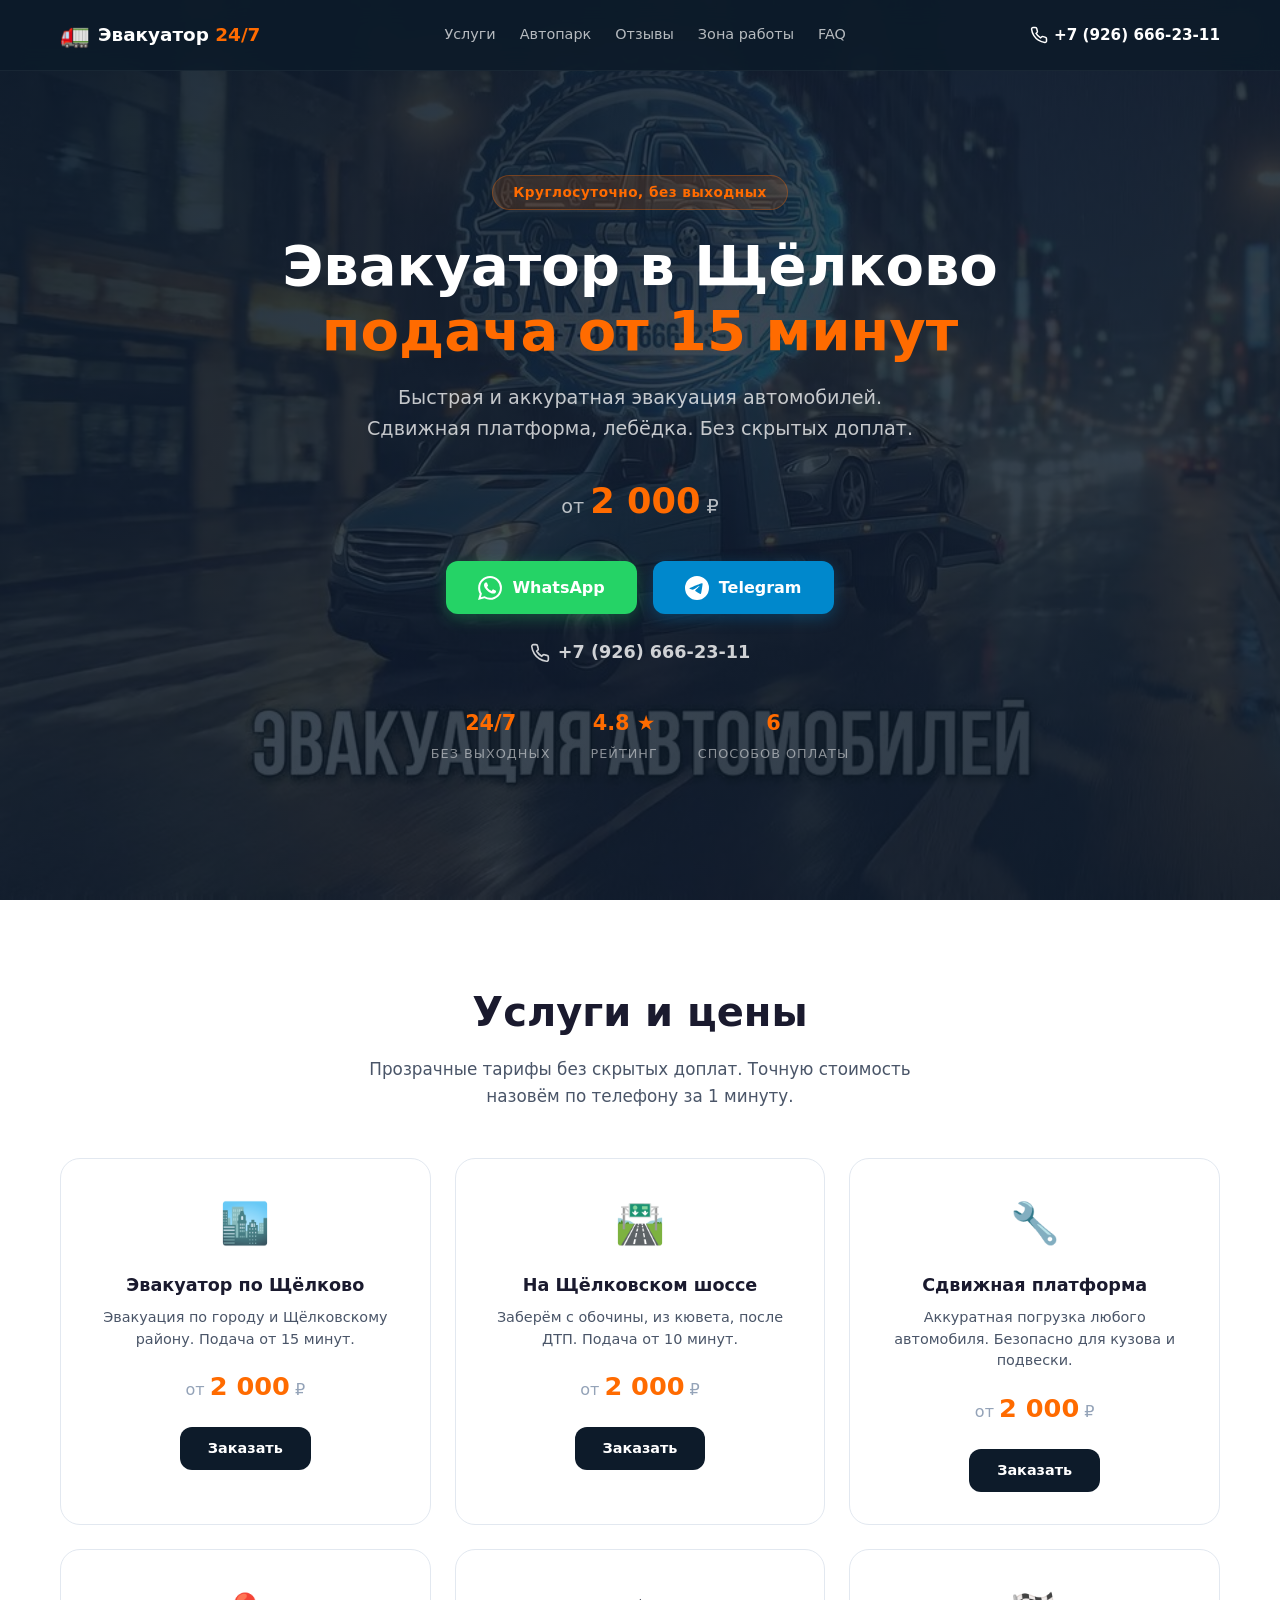
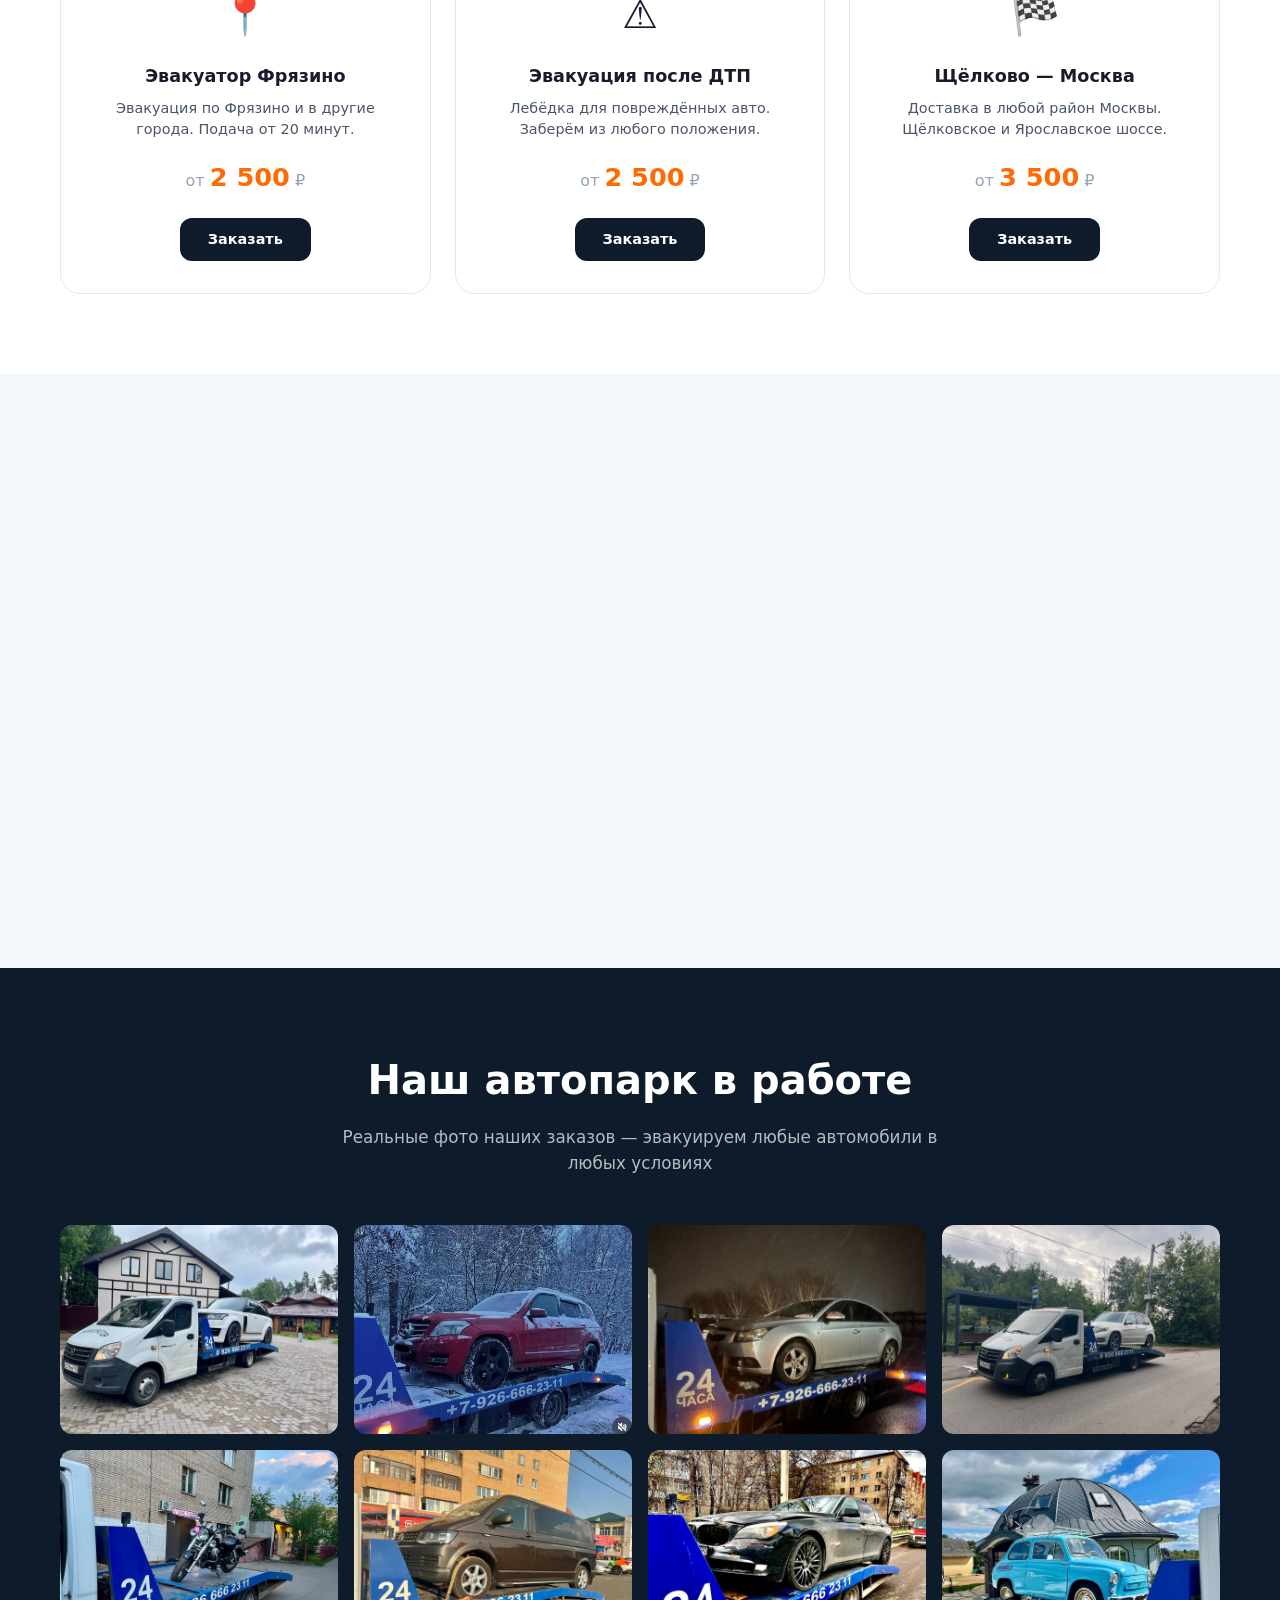
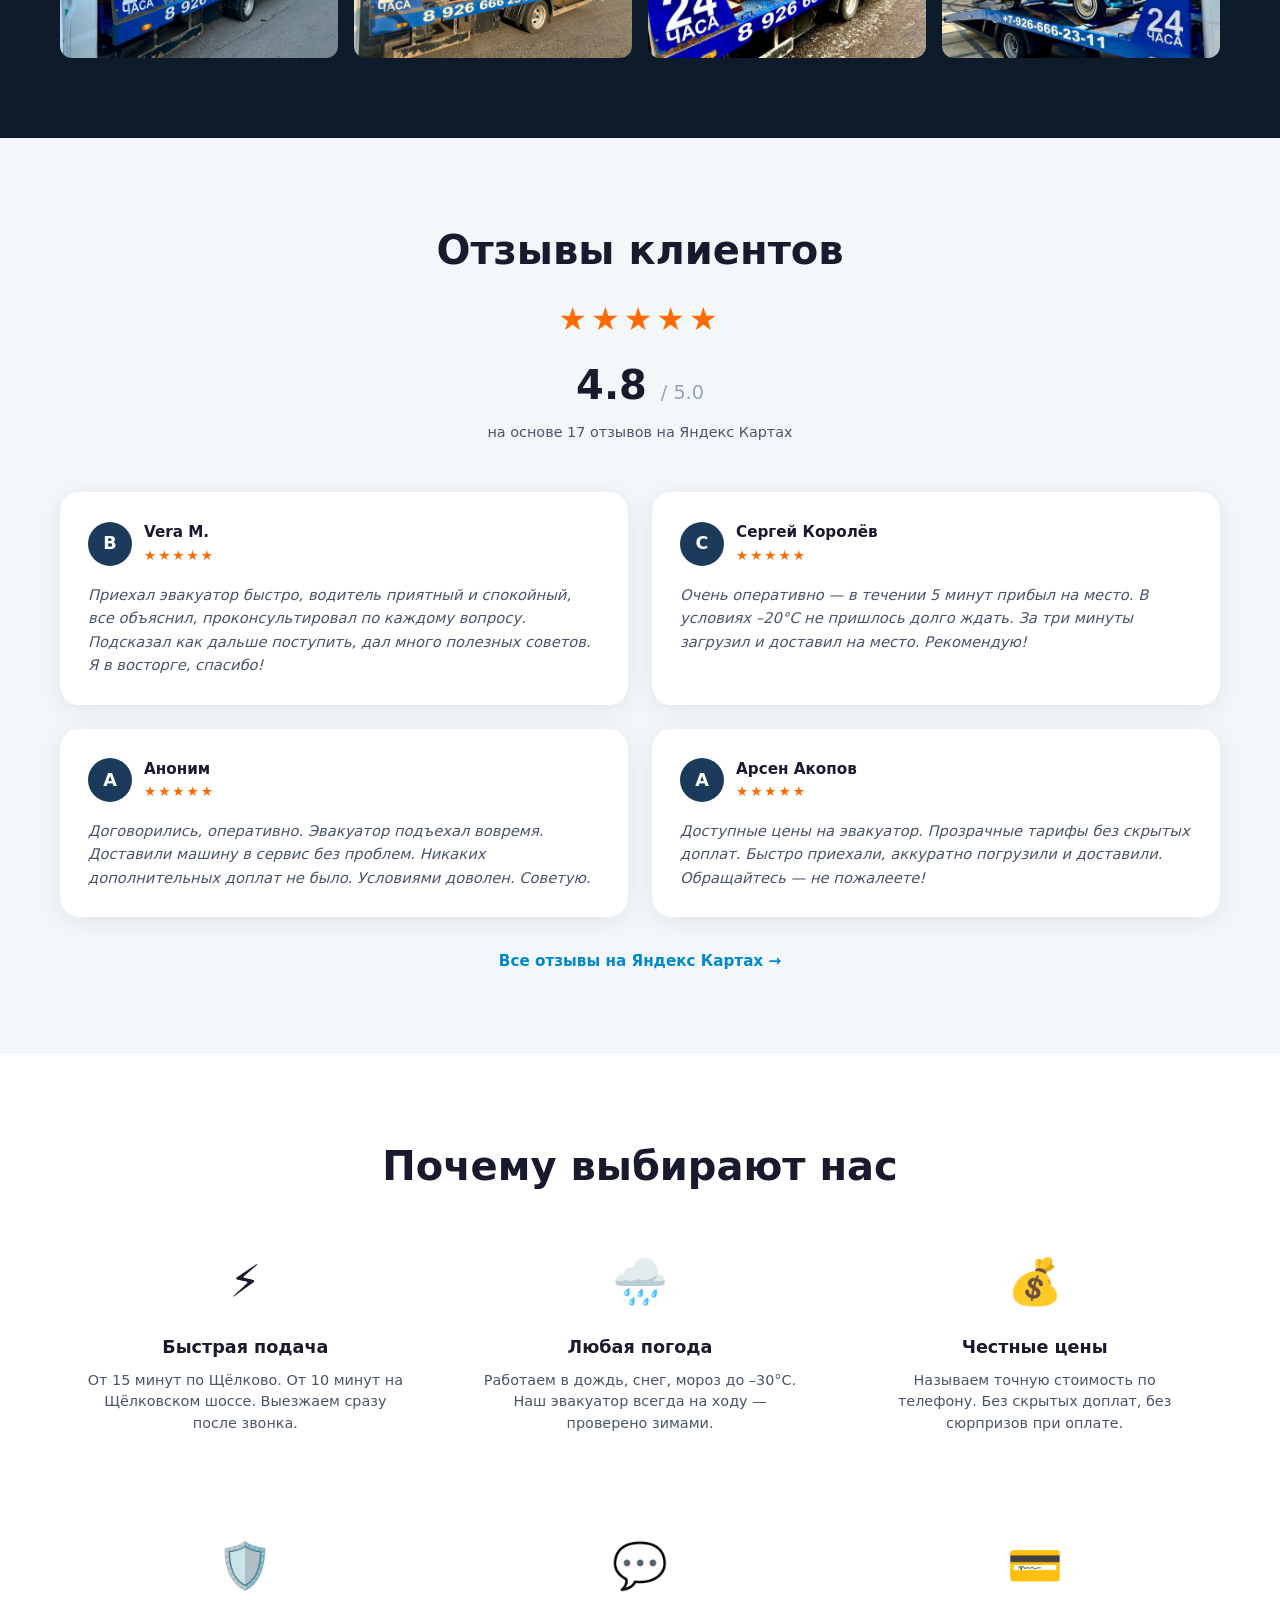
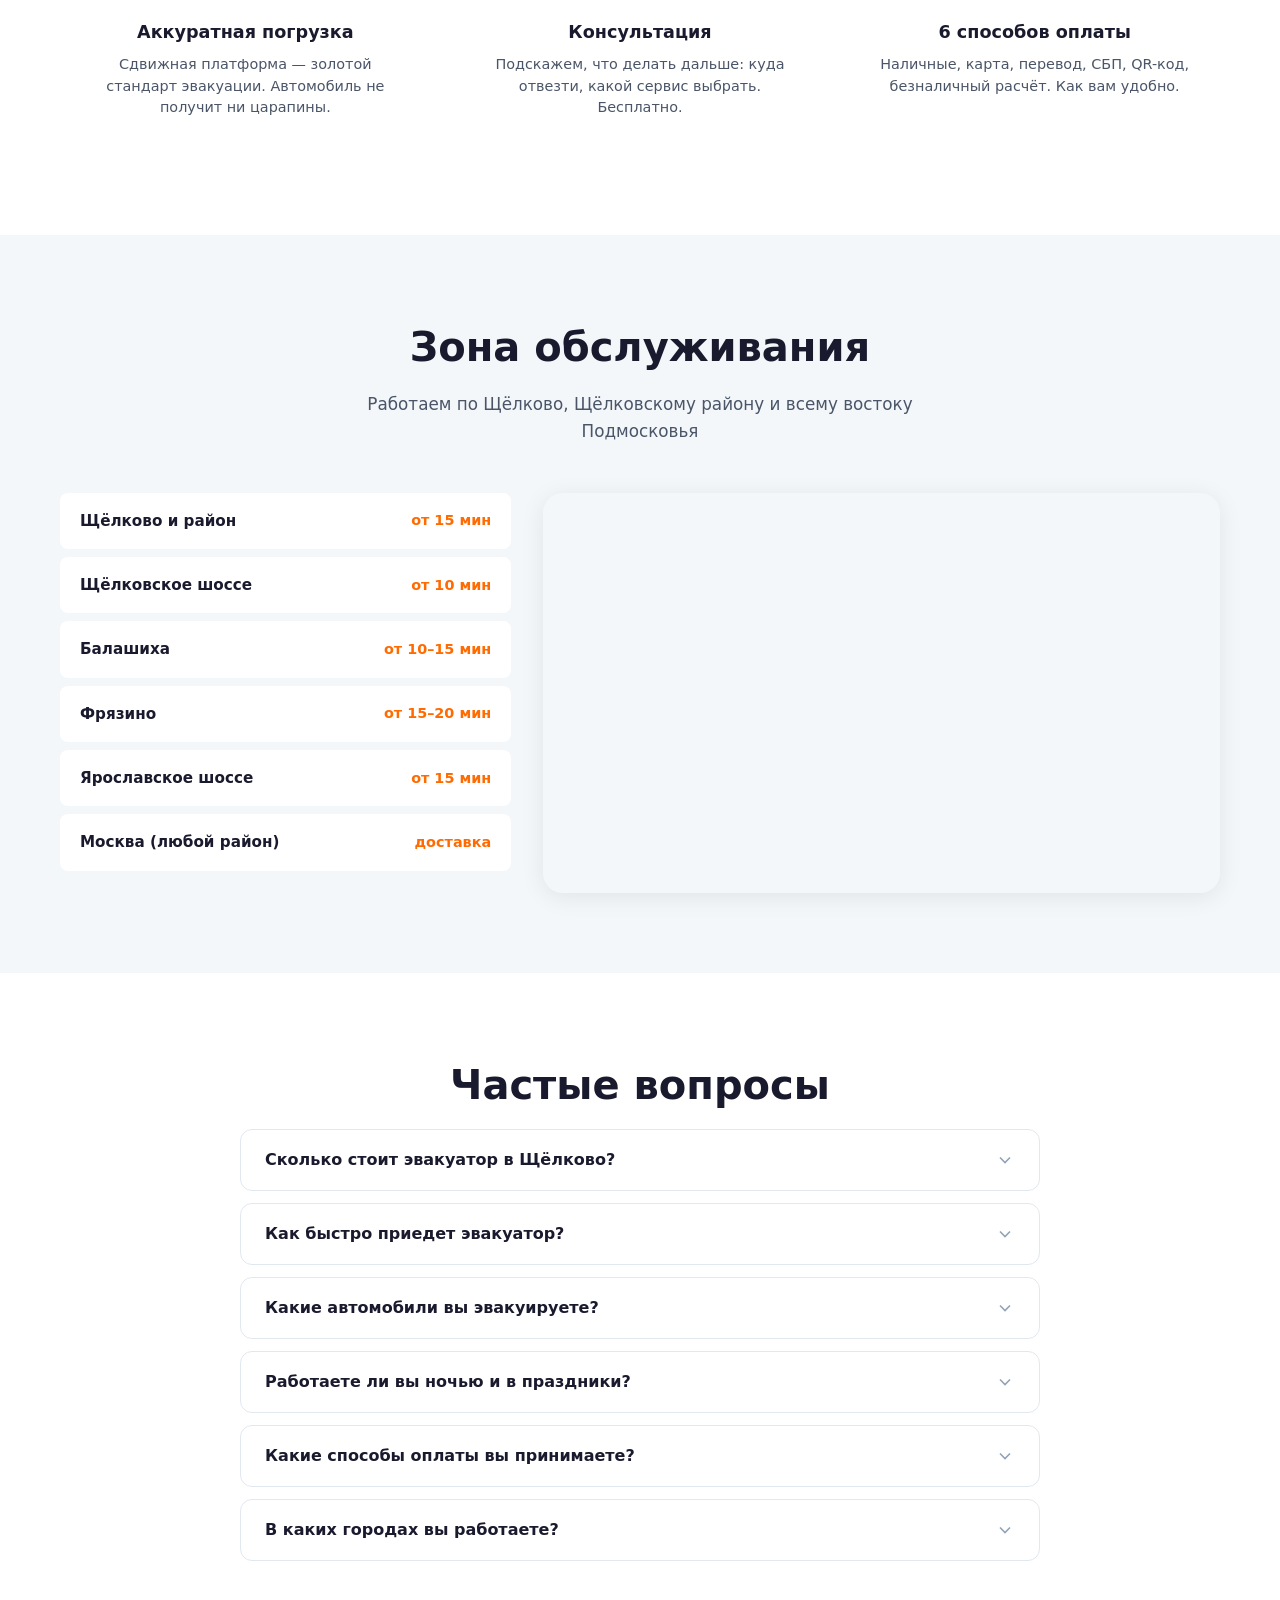
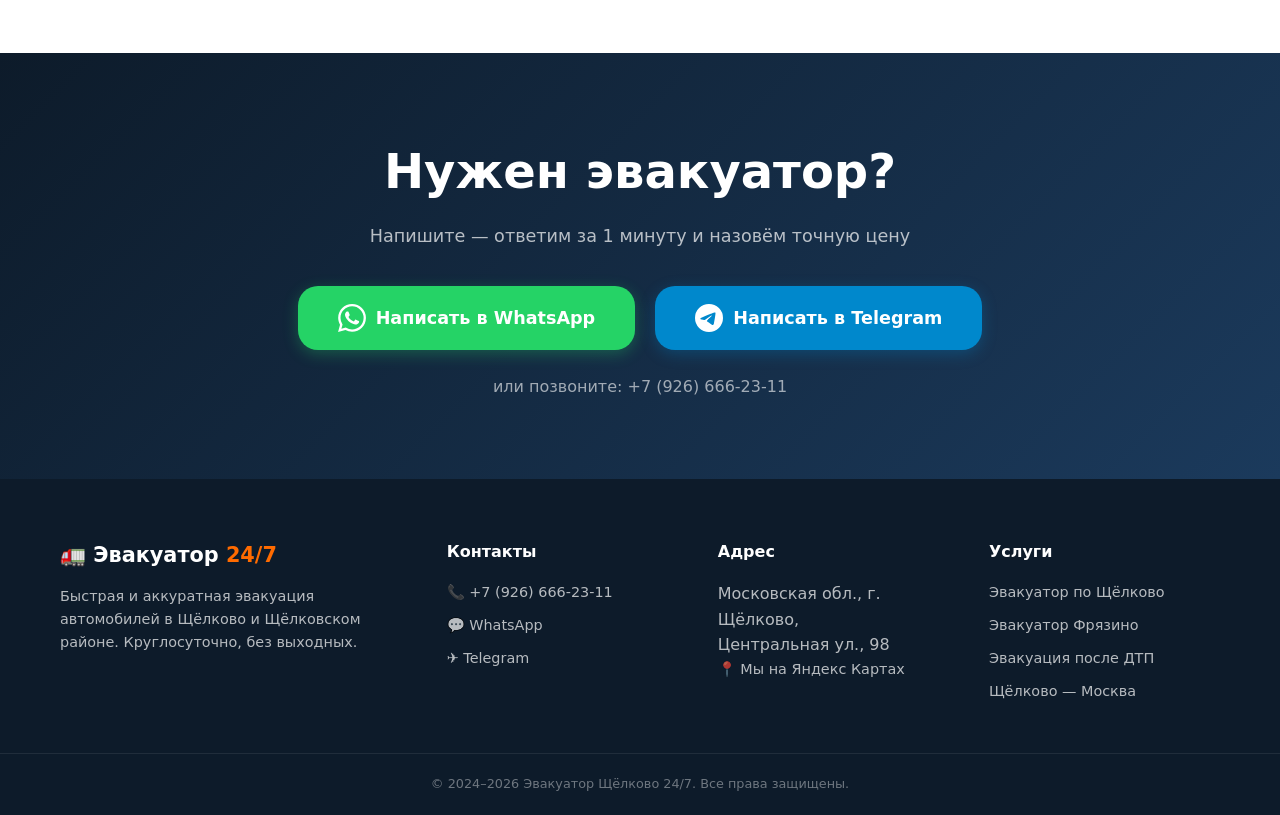
==== site/index.html @ c44fa3ef "Initial commit: SEO-лендинг «Эвакуатор Щёлково 24/7» Полный лендинг с 9 секциями, адаптивной вёрстко" ====
<!DOCTYPE html>
<html lang="ru">
<head>
    <meta charset="UTF-8">
    <meta name="viewport" content="width=device-width, initial-scale=1.0, viewport-fit=cover">
    <meta http-equiv="X-UA-Compatible" content="ie=edge">

    <!-- SEO Meta -->
    <title>Эвакуатор в Щёлково 24/7 — подача от 15 минут | от 2 000 ₽</title>
    <meta name="description" content="Эвакуация автомобилей в Щёлково круглосуточно. Сдвижная платформа, лебёдка. Подача от 15 минут. Щёлково, Балашиха, Фрязино, Москва. Звоните +7 (926) 666-23-11">
    <meta name="keywords" content="эвакуатор щёлково, эвакуация автомобилей, эвакуатор 24 часа, эвакуатор щёлковское шоссе, эвакуатор балашиха, эвакуатор фрязино, вызвать эвакуатор, сдвижная платформа, эвакуация после дтп, эвакуатор круглосуточно, эвакуатор москва, эвакуатор недорого">
    <meta name="robots" content="index, follow">
    <meta name="author" content="Эвакуатор Щёлково 24/7">
    <link rel="canonical" href="https://YOUR-DOMAIN.ru/">

    <!-- Yandex Verification (замените на свой код) -->
    <meta name="yandex-verification" content="YOUR_YANDEX_VERIFICATION_CODE">

    <!-- Open Graph -->
    <meta property="og:type" content="website">
    <meta property="og:locale" content="ru_RU">
    <meta property="og:title" content="Эвакуатор в Щёлково 24/7 — подача от 15 минут">
    <meta property="og:description" content="Эвакуация автомобилей в Щёлково круглосуточно. Сдвижная платформа, лебёдка. От 2 000 ₽. Звоните!">
    <meta property="og:image" content="https://YOUR-DOMAIN.ru/img/video_thumb_02.jpg">
    <meta property="og:url" content="https://YOUR-DOMAIN.ru/">
    <meta property="og:site_name" content="Эвакуатор Щёлково 24/7">

    <!-- Twitter Card -->
    <meta name="twitter:card" content="summary_large_image">
    <meta name="twitter:title" content="Эвакуатор в Щёлково 24/7 — подача от 15 минут">
    <meta name="twitter:description" content="Эвакуация автомобилей в Щёлково круглосуточно. От 2 000 ₽.">
    <meta name="twitter:image" content="https://YOUR-DOMAIN.ru/img/video_thumb_02.jpg">

    <!-- Favicon -->
    <link rel="icon" type="image/svg+xml" href="data:image/svg+xml,<svg xmlns='http://www.w3.org/2000/svg' viewBox='0 0 100 100'><text y='.9em' font-size='90'>🚛</text></svg>">

    <!-- Preload critical resources -->
    <link rel="preload" href="css/style.css" as="style">
    <link rel="preload" href="img/video_thumb_02.jpg" as="image">

    <!-- Styles -->
    <link rel="stylesheet" href="css/style.css">

    <!-- Schema.org LocalBusiness -->
    <script type="application/ld+json">
    {
        "@context": "https://schema.org",
        "@type": "ProfessionalService",
        "name": "Эвакуатор Щёлково 24/7",
        "image": "https://YOUR-DOMAIN.ru/img/photo_02.jpg",
        "url": "https://YOUR-DOMAIN.ru/",
        "telephone": "+7-926-666-23-11",
        "address": {
            "@type": "PostalAddress",
            "streetAddress": "Центральная улица, 98",
            "addressLocality": "Щёлково",
            "addressRegion": "Московская область",
            "postalCode": "141100",
            "addressCountry": "RU"
        },
        "geo": {
            "@type": "GeoCoordinates",
            "latitude": 55.927818,
            "longitude": 37.950779
        },
        "openingHoursSpecification": {
            "@type": "OpeningHoursSpecification",
            "dayOfWeek": ["Monday","Tuesday","Wednesday","Thursday","Friday","Saturday","Sunday"],
            "opens": "00:00",
            "closes": "23:59"
        },
        "areaServed": [
            {"@type": "City", "name": "Щёлково"},
            {"@type": "City", "name": "Балашиха"},
            {"@type": "City", "name": "Фрязино"},
            {"@type": "City", "name": "Москва"}
        ],
        "aggregateRating": {
            "@type": "AggregateRating",
            "ratingValue": "4.8",
            "bestRating": "5",
            "reviewCount": "17"
        },
        "priceRange": "от 2000 ₽",
        "hasOfferCatalog": {
            "@type": "OfferCatalog",
            "name": "Услуги эвакуации",
            "itemListElement": [
                {"@type": "Offer", "itemOffered": {"@type": "Service", "name": "Эвакуатор по Щёлково"}, "price": "2000", "priceCurrency": "RUB"},
                {"@type": "Offer", "itemOffered": {"@type": "Service", "name": "Эвакуатор на Щёлковском шоссе"}, "price": "2000", "priceCurrency": "RUB"},
                {"@type": "Offer", "itemOffered": {"@type": "Service", "name": "Эвакуатор Фрязино"}, "price": "2500", "priceCurrency": "RUB"},
                {"@type": "Offer", "itemOffered": {"@type": "Service", "name": "Эвакуация после ДТП"}, "price": "2500", "priceCurrency": "RUB"},
                {"@type": "Offer", "itemOffered": {"@type": "Service", "name": "Эвакуатор Щёлково — Москва"}, "price": "3500", "priceCurrency": "RUB"}
            ]
        },
        "sameAs": [
            "https://yandex.ru/profile/-/CPBXVEoS"
        ]
    }
    </script>

    <!-- Schema.org FAQPage -->
    <script type="application/ld+json">
    {
        "@context": "https://schema.org",
        "@type": "FAQPage",
        "mainEntity": [
            {
                "@type": "Question",
                "name": "Сколько стоит эвакуатор в Щёлково?",
                "acceptedAnswer": {
                    "@type": "Answer",
                    "text": "Стоимость эвакуатора по Щёлково — от 2 000 рублей. Эвакуация из Щёлково в Москву — от 3 500 рублей. Точная цена зависит от расстояния и типа автомобиля. Звоните — назовём точную стоимость за 1 минуту."
                }
            },
            {
                "@type": "Question",
                "name": "Как быстро приедет эвакуатор?",
                "acceptedAnswer": {
                    "@type": "Answer",
                    "text": "Среднее время подачи эвакуатора по Щёлково — 15-20 минут. В зоне Щёлковского шоссе и Балашихи — от 10 минут. Работаем круглосуточно, без выходных."
                }
            },
            {
                "@type": "Question",
                "name": "Какие автомобили вы эвакуируете?",
                "acceptedAnswer": {
                    "@type": "Answer",
                    "text": "Эвакуируем легковые автомобили, внедорожники, кроссоверы, микроавтобусы и мотоциклы. Сдвижная платформа с лебёдкой позволяет погрузить автомобиль в любом состоянии — после ДТП, с заблокированными колёсами, из кювета."
                }
            },
            {
                "@type": "Question",
                "name": "Работаете ли вы ночью и в праздники?",
                "acceptedAnswer": {
                    "@type": "Answer",
                    "text": "Да, мы работаем круглосуточно — 24 часа в сутки, 7 дней в неделю, без выходных и праздников. Ночная подача эвакуатора — без доплат."
                }
            },
            {
                "@type": "Question",
                "name": "Какие способы оплаты вы принимаете?",
                "acceptedAnswer": {
                    "@type": "Answer",
                    "text": "Принимаем наличные, банковские карты, безналичный расчёт, СБП (Систему быстрых платежей), QR-код. Оплата после выполнения услуги."
                }
            },
            {
                "@type": "Question",
                "name": "В каких городах вы работаете?",
                "acceptedAnswer": {
                    "@type": "Answer",
                    "text": "Основная зона — Щёлково и Щёлковский район. Также работаем в Балашихе, Фрязино, Лосино-Петровском, Монино. Доставляем автомобили в любой район Москвы. Работаем на Щёлковском и Ярославском шоссе."
                }
            }
        ]
    }
    </script>

    <!-- Yandex.Metrika counter — замените 00000000 на реальный ID счётчика -->
    <!-- Раскомментируйте после получения ID в Яндекс Метрике:
    <script>
        (function(m,e,t,r,i,k,a){m[i]=m[i]||function(){(m[i].a=m[i].a||[]).push(arguments)};
        m[i].l=1*new Date();
        for(var j=0;j<document.scripts.length;j++){if(document.scripts[j].src===r){return;}}
        k=e.createElement(t),a=e.getElementsByTagName(t)[0],k.async=1,k.src=r,a.parentNode.insertBefore(k,a)})
        (window,document,"script","https://mc.yandex.ru/metrika/tag.js","ym");

        ym(00000000, "init", {
            clickmap:true,
            trackLinks:true,
            accurateTrackBounce:true,
            webvisor:true
        });
    </script>
    <noscript><div><img src="https://mc.yandex.ru/watch/00000000" style="position:absolute; left:-9999px;" alt=""></div></noscript>
    -->
</head>
<body>

    <!-- ===== HEADER ===== -->
    <header class="header" id="header">
        <div class="container header__inner">
            <a href="#hero" class="header__logo">
                <span class="header__logo-icon">🚛</span>
                <span class="header__logo-text">Эвакуатор<span class="accent"> 24/7</span></span>
            </a>

            <nav class="header__nav" id="nav">
                <a href="#services" class="header__link">Услуги</a>
                <a href="#gallery" class="header__link">Автопарк</a>
                <a href="#reviews" class="header__link">Отзывы</a>
                <a href="#area" class="header__link">Зона работы</a>
                <a href="#faq" class="header__link">FAQ</a>
            </nav>

            <a href="tel:+79266662311" class="header__phone">
                <svg width="18" height="18" viewBox="0 0 24 24" fill="none" stroke="currentColor" stroke-width="2"><path d="M22 16.92v3a2 2 0 01-2.18 2 19.79 19.79 0 01-8.63-3.07 19.5 19.5 0 01-6-6 19.79 19.79 0 01-3.07-8.67A2 2 0 014.11 2h3a2 2 0 012 1.72c.127.96.361 1.903.7 2.81a2 2 0 01-.45 2.11L8.09 9.91a16 16 0 006 6l1.27-1.27a2 2 0 012.11-.45c.907.339 1.85.573 2.81.7A2 2 0 0122 16.92z"/></svg>
                +7 (926) 666-23-11
            </a>

            <button class="header__burger" id="burger" aria-label="Меню">
                <span></span><span></span><span></span>
            </button>
        </div>
    </header>

    <main>
        <!-- ===== HERO ===== -->
        <section class="hero" id="hero">
            <div class="hero__overlay"></div>
            <div class="container hero__inner">
                <div class="hero__badge animate-fade-in">Круглосуточно, без выходных</div>
                <h1 class="hero__title animate-fade-in-up">
                    Эвакуатор в Щёлково<br>
                    <span class="accent">подача от 15 минут</span>
                </h1>
                <p class="hero__subtitle animate-fade-in-up delay-1">
                    Быстрая и аккуратная эвакуация автомобилей. Сдвижная платформа, лебёдка.
                    Без скрытых доплат.
                </p>

                <div class="hero__price animate-fade-in-up delay-2">
                    от <span class="hero__price-value">2 000</span> ₽
                </div>

                <div class="hero__buttons animate-fade-in-up delay-2">
                    <a href="https://wa.me/79266662311?text=%D0%97%D0%B4%D1%80%D0%B0%D0%B2%D1%81%D1%82%D0%B2%D1%83%D0%B9%D1%82%D0%B5!%20%D0%9D%D1%83%D0%B6%D0%B5%D0%BD%20%D1%8D%D0%B2%D0%B0%D0%BA%D1%83%D0%B0%D1%82%D0%BE%D1%80." target="_blank" rel="noopener" class="btn btn--whatsapp">
                        <svg width="24" height="24" viewBox="0 0 24 24" fill="currentColor"><path d="M17.472 14.382c-.297-.149-1.758-.867-2.03-.967-.273-.099-.471-.148-.67.15-.197.297-.767.966-.94 1.164-.173.199-.347.223-.644.075-.297-.15-1.255-.463-2.39-1.475-.883-.788-1.48-1.761-1.653-2.059-.173-.297-.018-.458.13-.606.134-.133.298-.347.446-.52.149-.174.198-.298.298-.497.099-.198.05-.371-.025-.52-.075-.149-.669-1.612-.916-2.207-.242-.579-.487-.5-.669-.51-.173-.008-.371-.01-.57-.01-.198 0-.52.074-.792.372-.272.297-1.04 1.016-1.04 2.479 0 1.462 1.065 2.875 1.213 3.074.149.198 2.096 3.2 5.077 4.487.709.306 1.262.489 1.694.625.712.227 1.36.195 1.871.118.571-.085 1.758-.719 2.006-1.413.248-.694.248-1.289.173-1.413-.074-.124-.272-.198-.57-.347m-5.421 7.403h-.004a9.87 9.87 0 01-5.031-1.378l-.361-.214-3.741.982.998-3.648-.235-.374a9.86 9.86 0 01-1.51-5.26c.001-5.45 4.436-9.884 9.888-9.884 2.64 0 5.122 1.03 6.988 2.898a9.825 9.825 0 012.893 6.994c-.003 5.45-4.437 9.884-9.885 9.884m8.413-18.297A11.815 11.815 0 0012.05 0C5.495 0 .16 5.335.157 11.892c0 2.096.547 4.142 1.588 5.945L.057 24l6.305-1.654a11.882 11.882 0 005.683 1.448h.005c6.554 0 11.89-5.335 11.893-11.893a11.821 11.821 0 00-3.48-8.413z"/></svg>
                        WhatsApp
                    </a>
                    <a href="https://t.me/+79266662311" target="_blank" rel="noopener" class="btn btn--telegram">
                        <svg width="24" height="24" viewBox="0 0 24 24" fill="currentColor"><path d="M11.944 0A12 12 0 000 12a12 12 0 0012 12 12 12 0 0012-12A12 12 0 0012 0zm4.962 7.224c.1-.002.321.023.465.14a.506.506 0 01.171.325c.016.093.036.306.02.472-.18 1.898-.962 6.502-1.36 8.627-.168.9-.499 1.201-.82 1.23-.696.065-1.225-.46-1.9-.902-1.056-.693-1.653-1.124-2.678-1.8-1.185-.78-.417-1.21.258-1.91.177-.184 3.247-2.977 3.307-3.23.007-.032.014-.15-.056-.212s-.174-.041-.249-.024c-.106.024-1.793 1.14-5.061 3.345-.479.33-.913.49-1.302.48-.428-.008-1.252-.241-1.865-.44-.752-.245-1.349-.374-1.297-.789.027-.216.325-.437.893-.663 3.498-1.524 5.83-2.529 6.998-3.014 3.332-1.386 4.025-1.627 4.476-1.635z"/></svg>
                        Telegram
                    </a>
                </div>

                <a href="tel:+79266662311" class="hero__phone animate-fade-in-up delay-3">
                    <svg width="20" height="20" viewBox="0 0 24 24" fill="none" stroke="currentColor" stroke-width="2"><path d="M22 16.92v3a2 2 0 01-2.18 2 19.79 19.79 0 01-8.63-3.07 19.5 19.5 0 01-6-6 19.79 19.79 0 01-3.07-8.67A2 2 0 014.11 2h3a2 2 0 012 1.72c.127.96.361 1.903.7 2.81a2 2 0 01-.45 2.11L8.09 9.91a16 16 0 006 6l1.27-1.27a2 2 0 012.11-.45c.907.339 1.85.573 2.81.7A2 2 0 0122 16.92z"/></svg>
                    +7 (926) 666-23-11
                </a>

                <div class="hero__trust animate-fade-in-up delay-3">
                    <div class="hero__trust-item">
                        <strong>24/7</strong>
                        <span>Без выходных</span>
                    </div>
                    <div class="hero__trust-item">
                        <strong>4.8 ★</strong>
                        <span>Рейтинг</span>
                    </div>
                    <div class="hero__trust-item">
                        <strong>6</strong>
                        <span>Способов оплаты</span>
                    </div>
                </div>
            </div>
        </section>

        <!-- ===== SERVICES ===== -->
        <section class="services" id="services">
            <div class="container">
                <h2 class="section-title reveal">Услуги и цены</h2>
                <p class="section-subtitle reveal">Прозрачные тарифы без скрытых доплат. Точную стоимость назовём по телефону за 1 минуту.</p>

                <div class="services__grid">
                    <div class="service-card reveal">
                        <div class="service-card__icon">🏙️</div>
                        <h3 class="service-card__title">Эвакуатор по Щёлково</h3>
                        <p class="service-card__desc">Эвакуация по городу и Щёлковскому району. Подача от 15 минут.</p>
                        <div class="service-card__price">от <span>2 000</span> ₽</div>
                        <a href="https://wa.me/79266662311?text=%D0%97%D0%B4%D1%80%D0%B0%D0%B2%D1%81%D1%82%D0%B2%D1%83%D0%B9%D1%82%D0%B5!%20%D0%9D%D1%83%D0%B6%D0%B5%D0%BD%20%D1%8D%D0%B2%D0%B0%D0%BA%D1%83%D0%B0%D1%82%D0%BE%D1%80%20%D0%BF%D0%BE%20%D0%A9%D1%91%D0%BB%D0%BA%D0%BE%D0%B2%D0%BE." target="_blank" rel="noopener" class="service-card__btn">Заказать</a>
                    </div>

                    <div class="service-card reveal">
                        <div class="service-card__icon">🛣️</div>
                        <h3 class="service-card__title">На Щёлковском шоссе</h3>
                        <p class="service-card__desc">Заберём с обочины, из кювета, после ДТП. Подача от 10 минут.</p>
                        <div class="service-card__price">от <span>2 000</span> ₽</div>
                        <a href="https://wa.me/79266662311?text=%D0%97%D0%B4%D1%80%D0%B0%D0%B2%D1%81%D1%82%D0%B2%D1%83%D0%B9%D1%82%D0%B5!%20%D0%9D%D1%83%D0%B6%D0%B5%D0%BD%20%D1%8D%D0%B2%D0%B0%D0%BA%D1%83%D0%B0%D1%82%D0%BE%D1%80%20%D0%BD%D0%B0%20%D0%A9%D1%91%D0%BB%D0%BA%D0%BE%D0%B2%D1%81%D0%BA%D0%BE%D0%BC%20%D1%88%D0%BE%D1%81%D1%81%D0%B5." target="_blank" rel="noopener" class="service-card__btn">Заказать</a>
                    </div>

                    <div class="service-card reveal">
                        <div class="service-card__icon">🔧</div>
                        <h3 class="service-card__title">Сдвижная платформа</h3>
                        <p class="service-card__desc">Аккуратная погрузка любого автомобиля. Безопасно для кузова и подвески.</p>
                        <div class="service-card__price">от <span>2 000</span> ₽</div>
                        <a href="https://wa.me/79266662311?text=%D0%97%D0%B4%D1%80%D0%B0%D0%B2%D1%81%D1%82%D0%B2%D1%83%D0%B9%D1%82%D0%B5!%20%D0%9D%D1%83%D0%B6%D0%B5%D0%BD%20%D1%8D%D0%B2%D0%B0%D0%BA%D1%83%D0%B0%D1%82%D0%BE%D1%80%20%D1%81%D0%BE%20%D1%81%D0%B4%D0%B2%D0%B8%D0%B6%D0%BD%D0%BE%D0%B9%20%D0%BF%D0%BB%D0%B0%D1%82%D1%84%D0%BE%D1%80%D0%BC%D0%BE%D0%B9." target="_blank" rel="noopener" class="service-card__btn">Заказать</a>
                    </div>

                    <div class="service-card reveal">
                        <div class="service-card__icon">📍</div>
                        <h3 class="service-card__title">Эвакуатор Фрязино</h3>
                        <p class="service-card__desc">Эвакуация по Фрязино и в другие города. Подача от 20 минут.</p>
                        <div class="service-card__price">от <span>2 500</span> ₽</div>
                        <a href="https://wa.me/79266662311?text=%D0%97%D0%B4%D1%80%D0%B0%D0%B2%D1%81%D1%82%D0%B2%D1%83%D0%B9%D1%82%D0%B5!%20%D0%9D%D1%83%D0%B6%D0%B5%D0%BD%20%D1%8D%D0%B2%D0%B0%D0%BA%D1%83%D0%B0%D1%82%D0%BE%D1%80%20%D0%B2%D0%BE%20%D0%A4%D1%80%D1%8F%D0%B7%D0%B8%D0%BD%D0%BE." target="_blank" rel="noopener" class="service-card__btn">Заказать</a>
                    </div>

                    <div class="service-card reveal">
                        <div class="service-card__icon">⚠️</div>
                        <h3 class="service-card__title">Эвакуация после ДТП</h3>
                        <p class="service-card__desc">Лебёдка для повреждённых авто. Заберём из любого положения.</p>
                        <div class="service-card__price">от <span>2 500</span> ₽</div>
                        <a href="https://wa.me/79266662311?text=%D0%97%D0%B4%D1%80%D0%B0%D0%B2%D1%81%D1%82%D0%B2%D1%83%D0%B9%D1%82%D0%B5!%20%D0%9D%D1%83%D0%B6%D0%BD%D0%B0%20%D1%8D%D0%B2%D0%B0%D0%BA%D1%83%D0%B0%D1%86%D0%B8%D1%8F%20%D0%BF%D0%BE%D1%81%D0%BB%D0%B5%20%D0%94%D0%A2%D0%9F." target="_blank" rel="noopener" class="service-card__btn">Заказать</a>
                    </div>

                    <div class="service-card reveal">
                        <div class="service-card__icon">🏁</div>
                        <h3 class="service-card__title">Щёлково — Москва</h3>
                        <p class="service-card__desc">Доставка в любой район Москвы. Щёлковское и Ярославское шоссе.</p>
                        <div class="service-card__price">от <span>3 500</span> ₽</div>
                        <a href="https://wa.me/79266662311?text=%D0%97%D0%B4%D1%80%D0%B0%D0%B2%D1%81%D1%82%D0%B2%D1%83%D0%B9%D1%82%D0%B5!%20%D0%9D%D1%83%D0%B6%D0%B5%D0%BD%20%D1%8D%D0%B2%D0%B0%D0%BA%D1%83%D0%B0%D1%82%D0%BE%D1%80%20%D0%A9%D1%91%D0%BB%D0%BA%D0%BE%D0%B2%D0%BE%20%E2%80%94%20%D0%9C%D0%BE%D1%81%D0%BA%D0%B2%D0%B0." target="_blank" rel="noopener" class="service-card__btn">Заказать</a>
                    </div>
                </div>
            </div>
        </section>

        <!-- ===== HOW IT WORKS ===== -->
        <section class="how" id="how-it-works">
            <div class="container">
                <h2 class="section-title reveal">Как это работает</h2>
                <p class="section-subtitle reveal">Три простых шага — и ваш автомобиль в нужном месте</p>

                <div class="how__steps">
                    <div class="how__step reveal">
                        <div class="how__step-num">1</div>
                        <div class="how__step-icon">📞</div>
                        <h3>Напишите нам</h3>
                        <p>Свяжитесь через WhatsApp или Telegram. Назовите адрес и марку автомобиля. Мы мгновенно назовём точную цену.</p>
                    </div>
                    <div class="how__step-arrow reveal">→</div>
                    <div class="how__step reveal">
                        <div class="how__step-num">2</div>
                        <div class="how__step-icon">🚛</div>
                        <h3>Подача за 15–20 мин</h3>
                        <p>Ближайший эвакуатор выезжает сразу. Сдвижная платформа, аккуратная погрузка без повреждений.</p>
                    </div>
                    <div class="how__step-arrow reveal">→</div>
                    <div class="how__step reveal">
                        <div class="how__step-num">3</div>
                        <div class="how__step-icon">✅</div>
                        <h3>Доставка</h3>
                        <p>Доставим автомобиль в автосервис, на стоянку или по любому нужному адресу. Оплата по факту.</p>
                    </div>
                </div>
            </div>
        </section>

        <!-- ===== GALLERY ===== -->
        <section class="gallery" id="gallery">
            <div class="container">
                <h2 class="section-title section-title--light reveal">Наш автопарк в работе</h2>
                <p class="section-subtitle section-subtitle--light reveal">Реальные фото наших заказов — эвакуируем любые автомобили в любых условиях</p>

                <div class="gallery__grid">
                    <div class="gallery__item reveal">
                        <img src="img/photo_11.jpg" alt="Эвакуация Range Rover в Щёлково — эвакуатор со сдвижной платформой" loading="lazy" width="600" height="400">
                    </div>
                    <div class="gallery__item reveal">
                        <img src="img/photo_03.jpg" alt="Эвакуатор зимой — погрузка Mercedes GLK на Щёлковском шоссе" loading="lazy" width="600" height="400">
                    </div>
                    <div class="gallery__item reveal">
                        <img src="img/photo_06.jpg" alt="Эвакуатор ночью — круглосуточная эвакуация Chevrolet Cruze" loading="lazy" width="600" height="400">
                    </div>
                    <div class="gallery__item reveal">
                        <img src="img/photo_04.jpg" alt="Эвакуатор ГАЗель Next перевозит внедорожник в Щёлково" loading="lazy" width="600" height="400">
                    </div>
                    <div class="gallery__item reveal">
                        <img src="img/photo_10.jpg" alt="Эвакуация мотоцикла на сдвижной платформе в Щёлково" loading="lazy" width="600" height="400">
                    </div>
                    <div class="gallery__item reveal">
                        <img src="img/photo_07.jpg" alt="Эвакуация Volkswagen Transporter — микроавтобус на платформе" loading="lazy" width="600" height="400">
                    </div>
                    <div class="gallery__item reveal">
                        <img src="img/photo_12.jpg" alt="Эвакуация BMW 7 серии после ДТП в Щёлковском районе" loading="lazy" width="600" height="400">
                    </div>
                    <div class="gallery__item reveal">
                        <img src="img/photo_01.jpg" alt="Перевозка ретро-автомобиля на эвакуаторе — бережная эвакуация" loading="lazy" width="600" height="400">
                    </div>
                </div>
            </div>
        </section>

        <!-- ===== REVIEWS ===== -->
        <section class="reviews" id="reviews">
            <div class="container">
                <h2 class="section-title reveal">Отзывы клиентов</h2>
                <div class="reviews__rating reveal">
                    <div class="reviews__stars">★★★★★</div>
                    <div class="reviews__score">4.8 <span>/ 5.0</span></div>
                    <div class="reviews__count">на основе 17 отзывов на Яндекс Картах</div>
                </div>

                <div class="reviews__grid">
                    <div class="review-card reveal">
                        <div class="review-card__header">
                            <div class="review-card__avatar">В</div>
                            <div>
                                <div class="review-card__name">Vera M.</div>
                                <div class="review-card__stars">★★★★★</div>
                            </div>
                        </div>
                        <p class="review-card__text">Приехал эвакуатор быстро, водитель приятный и спокойный, все объяснил, проконсультировал по каждому вопросу. Подсказал как дальше поступить, дал много полезных советов. Я в восторге, спасибо!</p>
                    </div>

                    <div class="review-card reveal">
                        <div class="review-card__header">
                            <div class="review-card__avatar">С</div>
                            <div>
                                <div class="review-card__name">Сергей Королёв</div>
                                <div class="review-card__stars">★★★★★</div>
                            </div>
                        </div>
                        <p class="review-card__text">Очень оперативно — в течении 5 минут прибыл на место. В условиях –20°C не пришлось долго ждать. За три минуты загрузил и доставил на место. Рекомендую!</p>
                    </div>

                    <div class="review-card reveal">
                        <div class="review-card__header">
                            <div class="review-card__avatar">А</div>
                            <div>
                                <div class="review-card__name">Аноним</div>
                                <div class="review-card__stars">★★★★★</div>
                            </div>
                        </div>
                        <p class="review-card__text">Договорились, оперативно. Эвакуатор подъехал вовремя. Доставили машину в сервис без проблем. Никаких дополнительных доплат не было. Условиями доволен. Советую.</p>
                    </div>

                    <div class="review-card reveal">
                        <div class="review-card__header">
                            <div class="review-card__avatar">А</div>
                            <div>
                                <div class="review-card__name">Арсен Акопов</div>
                                <div class="review-card__stars">★★★★★</div>
                            </div>
                        </div>
                        <p class="review-card__text">Доступные цены на эвакуатор. Прозрачные тарифы без скрытых доплат. Быстро приехали, аккуратно погрузили и доставили. Обращайтесь — не пожалеете!</p>
                    </div>
                </div>

                <a href="https://yandex.ru/maps/org/117586873400/reviews/" target="_blank" rel="noopener" class="reviews__all-link reveal">
                    Все отзывы на Яндекс Картах →
                </a>
            </div>
        </section>

        <!-- ===== ADVANTAGES ===== -->
        <section class="advantages" id="advantages">
            <div class="container">
                <h2 class="section-title reveal">Почему выбирают нас</h2>

                <div class="advantages__grid">
                    <div class="advantage-card reveal">
                        <div class="advantage-card__icon">⚡</div>
                        <h3>Быстрая подача</h3>
                        <p>От 15 минут по Щёлково. От 10 минут на Щёлковском шоссе. Выезжаем сразу после звонка.</p>
                    </div>
                    <div class="advantage-card reveal">
                        <div class="advantage-card__icon">🌧️</div>
                        <h3>Любая погода</h3>
                        <p>Работаем в дождь, снег, мороз до –30°C. Наш эвакуатор всегда на ходу — проверено зимами.</p>
                    </div>
                    <div class="advantage-card reveal">
                        <div class="advantage-card__icon">💰</div>
                        <h3>Честные цены</h3>
                        <p>Называем точную стоимость по телефону. Без скрытых доплат, без сюрпризов при оплате.</p>
                    </div>
                    <div class="advantage-card reveal">
                        <div class="advantage-card__icon">🛡️</div>
                        <h3>Аккуратная погрузка</h3>
                        <p>Сдвижная платформа — золотой стандарт эвакуации. Автомобиль не получит ни царапины.</p>
                    </div>
                    <div class="advantage-card reveal">
                        <div class="advantage-card__icon">💬</div>
                        <h3>Консультация</h3>
                        <p>Подскажем, что делать дальше: куда отвезти, какой сервис выбрать. Бесплатно.</p>
                    </div>
                    <div class="advantage-card reveal">
                        <div class="advantage-card__icon">💳</div>
                        <h3>6 способов оплаты</h3>
                        <p>Наличные, карта, перевод, СБП, QR-код, безналичный расчёт. Как вам удобно.</p>
                    </div>
                </div>
            </div>
        </section>

        <!-- ===== SERVICE AREA ===== -->
        <section class="area" id="area">
            <div class="container">
                <h2 class="section-title reveal">Зона обслуживания</h2>
                <p class="section-subtitle reveal">Работаем по Щёлково, Щёлковскому району и всему востоку Подмосковья</p>

                <div class="area__content">
                    <div class="area__list reveal">
                        <div class="area__item">
                            <div class="area__city">Щёлково и район</div>
                            <div class="area__time">от 15 мин</div>
                        </div>
                        <div class="area__item">
                            <div class="area__city">Щёлковское шоссе</div>
                            <div class="area__time">от 10 мин</div>
                        </div>
                        <div class="area__item">
                            <div class="area__city">Балашиха</div>
                            <div class="area__time">от 10–15 мин</div>
                        </div>
                        <div class="area__item">
                            <div class="area__city">Фрязино</div>
                            <div class="area__time">от 15–20 мин</div>
                        </div>
                        <div class="area__item">
                            <div class="area__city">Ярославское шоссе</div>
                            <div class="area__time">от 15 мин</div>
                        </div>
                        <div class="area__item">
                            <div class="area__city">Москва (любой район)</div>
                            <div class="area__time">доставка</div>
                        </div>
                    </div>

                    <div class="area__map reveal">
                        <iframe
                            src="https://yandex.ru/map-widget/v1/?z=12&ll=37.950779,55.927818&oid=117586873400"
                            width="100%"
                            height="400"
                            frameborder="0"
                            allowfullscreen
                            loading="lazy"
                            title="Эвакуатор Щёлково на карте">
                        </iframe>
                    </div>
                </div>
            </div>
        </section>

        <!-- ===== FAQ ===== -->
        <section class="faq" id="faq">
            <div class="container">
                <h2 class="section-title reveal">Частые вопросы</h2>

                <div class="faq__list">
                    <div class="faq__item reveal">
                        <button class="faq__question" aria-expanded="false">
                            <span>Сколько стоит эвакуатор в Щёлково?</span>
                            <svg class="faq__chevron" width="20" height="20" viewBox="0 0 24 24" fill="none" stroke="currentColor" stroke-width="2"><polyline points="6 9 12 15 18 9"/></svg>
                        </button>
                        <div class="faq__answer">
                            <p>Стоимость эвакуатора по Щёлково — от 2 000 рублей. Эвакуация из Щёлково в Москву — от 3 500 рублей. Точная цена зависит от расстояния и типа автомобиля. Напишите нам — назовём точную стоимость за 1 минуту.</p>
                        </div>
                    </div>

                    <div class="faq__item reveal">
                        <button class="faq__question" aria-expanded="false">
                            <span>Как быстро приедет эвакуатор?</span>
                            <svg class="faq__chevron" width="20" height="20" viewBox="0 0 24 24" fill="none" stroke="currentColor" stroke-width="2"><polyline points="6 9 12 15 18 9"/></svg>
                        </button>
                        <div class="faq__answer">
                            <p>Среднее время подачи по Щёлково — 15–20 минут. На Щёлковском шоссе и в Балашихе — от 10 минут. Работаем круглосуточно без выходных.</p>
                        </div>
                    </div>

                    <div class="faq__item reveal">
                        <button class="faq__question" aria-expanded="false">
                            <span>Какие автомобили вы эвакуируете?</span>
                            <svg class="faq__chevron" width="20" height="20" viewBox="0 0 24 24" fill="none" stroke="currentColor" stroke-width="2"><polyline points="6 9 12 15 18 9"/></svg>
                        </button>
                        <div class="faq__answer">
                            <p>Легковые автомобили, внедорожники, кроссоверы, микроавтобусы и мотоциклы. Сдвижная платформа с лебёдкой позволяет погрузить автомобиль в любом состоянии — после ДТП, с заблокированными колёсами, из кювета.</p>
                        </div>
                    </div>

                    <div class="faq__item reveal">
                        <button class="faq__question" aria-expanded="false">
                            <span>Работаете ли вы ночью и в праздники?</span>
                            <svg class="faq__chevron" width="20" height="20" viewBox="0 0 24 24" fill="none" stroke="currentColor" stroke-width="2"><polyline points="6 9 12 15 18 9"/></svg>
                        </button>
                        <div class="faq__answer">
                            <p>Да, мы работаем круглосуточно — 24 часа в сутки, 7 дней в неделю, включая праздники и выходные. Ночная подача — без доплат.</p>
                        </div>
                    </div>

                    <div class="faq__item reveal">
                        <button class="faq__question" aria-expanded="false">
                            <span>Какие способы оплаты вы принимаете?</span>
                            <svg class="faq__chevron" width="20" height="20" viewBox="0 0 24 24" fill="none" stroke="currentColor" stroke-width="2"><polyline points="6 9 12 15 18 9"/></svg>
                        </button>
                        <div class="faq__answer">
                            <p>Наличные, банковские карты, безналичный расчёт, СБП (Система быстрых платежей), QR-код. Оплата после выполнения услуги — никаких предоплат.</p>
                        </div>
                    </div>

                    <div class="faq__item reveal">
                        <button class="faq__question" aria-expanded="false">
                            <span>В каких городах вы работаете?</span>
                            <svg class="faq__chevron" width="20" height="20" viewBox="0 0 24 24" fill="none" stroke="currentColor" stroke-width="2"><polyline points="6 9 12 15 18 9"/></svg>
                        </button>
                        <div class="faq__answer">
                            <p>Основная зона — Щёлково и Щёлковский район. Также Балашиха, Фрязино, Лосино-Петровский, Монино. Доставляем в любой район Москвы. Работаем на Щёлковском и Ярославском шоссе.</p>
                        </div>
                    </div>
                </div>
            </div>
        </section>

        <!-- ===== CTA (финальный блок) ===== -->
        <section class="cta">
            <div class="container cta__inner">
                <h2 class="cta__title reveal">Нужен эвакуатор?</h2>
                <p class="cta__subtitle reveal">Напишите — ответим за 1 минуту и назовём точную цену</p>
                <div class="cta__buttons reveal">
                    <a href="https://wa.me/79266662311?text=%D0%97%D0%B4%D1%80%D0%B0%D0%B2%D1%81%D1%82%D0%B2%D1%83%D0%B9%D1%82%D0%B5!%20%D0%9D%D1%83%D0%B6%D0%B5%D0%BD%20%D1%8D%D0%B2%D0%B0%D0%BA%D1%83%D0%B0%D1%82%D0%BE%D1%80." target="_blank" rel="noopener" class="btn btn--whatsapp btn--lg">
                        <svg width="28" height="28" viewBox="0 0 24 24" fill="currentColor"><path d="M17.472 14.382c-.297-.149-1.758-.867-2.03-.967-.273-.099-.471-.148-.67.15-.197.297-.767.966-.94 1.164-.173.199-.347.223-.644.075-.297-.15-1.255-.463-2.39-1.475-.883-.788-1.48-1.761-1.653-2.059-.173-.297-.018-.458.13-.606.134-.133.298-.347.446-.52.149-.174.198-.298.298-.497.099-.198.05-.371-.025-.52-.075-.149-.669-1.612-.916-2.207-.242-.579-.487-.5-.669-.51-.173-.008-.371-.01-.57-.01-.198 0-.52.074-.792.372-.272.297-1.04 1.016-1.04 2.479 0 1.462 1.065 2.875 1.213 3.074.149.198 2.096 3.2 5.077 4.487.709.306 1.262.489 1.694.625.712.227 1.36.195 1.871.118.571-.085 1.758-.719 2.006-1.413.248-.694.248-1.289.173-1.413-.074-.124-.272-.198-.57-.347m-5.421 7.403h-.004a9.87 9.87 0 01-5.031-1.378l-.361-.214-3.741.982.998-3.648-.235-.374a9.86 9.86 0 01-1.51-5.26c.001-5.45 4.436-9.884 9.888-9.884 2.64 0 5.122 1.03 6.988 2.898a9.825 9.825 0 012.893 6.994c-.003 5.45-4.437 9.884-9.885 9.884m8.413-18.297A11.815 11.815 0 0012.05 0C5.495 0 .16 5.335.157 11.892c0 2.096.547 4.142 1.588 5.945L.057 24l6.305-1.654a11.882 11.882 0 005.683 1.448h.005c6.554 0 11.89-5.335 11.893-11.893a11.821 11.821 0 00-3.48-8.413z"/></svg>
                        Написать в WhatsApp
                    </a>
                    <a href="https://t.me/+79266662311" target="_blank" rel="noopener" class="btn btn--telegram btn--lg">
                        <svg width="28" height="28" viewBox="0 0 24 24" fill="currentColor"><path d="M11.944 0A12 12 0 000 12a12 12 0 0012 12 12 12 0 0012-12A12 12 0 0012 0zm4.962 7.224c.1-.002.321.023.465.14a.506.506 0 01.171.325c.016.093.036.306.02.472-.18 1.898-.962 6.502-1.36 8.627-.168.9-.499 1.201-.82 1.23-.696.065-1.225-.46-1.9-.902-1.056-.693-1.653-1.124-2.678-1.8-1.185-.78-.417-1.21.258-1.91.177-.184 3.247-2.977 3.307-3.23.007-.032.014-.15-.056-.212s-.174-.041-.249-.024c-.106.024-1.793 1.14-5.061 3.345-.479.33-.913.49-1.302.48-.428-.008-1.252-.241-1.865-.44-.752-.245-1.349-.374-1.297-.789.027-.216.325-.437.893-.663 3.498-1.524 5.83-2.529 6.998-3.014 3.332-1.386 4.025-1.627 4.476-1.635z"/></svg>
                        Написать в Telegram
                    </a>
                </div>
                <a href="tel:+79266662311" class="cta__phone reveal">или позвоните: +7 (926) 666-23-11</a>
            </div>
        </section>
    </main>

    <!-- ===== FOOTER ===== -->
    <footer class="footer">
        <div class="container footer__inner">
            <div class="footer__col">
                <div class="footer__logo">🚛 Эвакуатор <span class="accent">24/7</span></div>
                <p class="footer__desc">Быстрая и аккуратная эвакуация автомобилей в Щёлково и Щёлковском районе. Круглосуточно, без выходных.</p>
            </div>
            <div class="footer__col">
                <h4>Контакты</h4>
                <a href="tel:+79266662311" class="footer__link">📞 +7 (926) 666-23-11</a>
                <a href="https://wa.me/79266662311" target="_blank" rel="noopener" class="footer__link">💬 WhatsApp</a>
                <a href="https://t.me/+79266662311" target="_blank" rel="noopener" class="footer__link">✈️ Telegram</a>
            </div>
            <div class="footer__col">
                <h4>Адрес</h4>
                <p>Московская обл., г. Щёлково,<br>Центральная ул., 98</p>
                <a href="https://yandex.ru/profile/-/CPBXVEoS" target="_blank" rel="noopener" class="footer__link">📍 Мы на Яндекс Картах</a>
            </div>
            <div class="footer__col">
                <h4>Услуги</h4>
                <a href="#services" class="footer__link">Эвакуатор по Щёлково</a>
                <a href="#services" class="footer__link">Эвакуатор Фрязино</a>
                <a href="#services" class="footer__link">Эвакуация после ДТП</a>
                <a href="#services" class="footer__link">Щёлково — Москва</a>
            </div>
        </div>
        <div class="footer__bottom">
            <div class="container">
                <p>&copy; 2024–2026 Эвакуатор Щёлково 24/7. Все права защищены.</p>
            </div>
        </div>
    </footer>

    <!-- ===== STICKY MOBILE BUTTONS ===== -->
    <div class="sticky-bar" id="stickyBar">
        <a href="https://wa.me/79266662311?text=%D0%97%D0%B4%D1%80%D0%B0%D0%B2%D1%81%D1%82%D0%B2%D1%83%D0%B9%D1%82%D0%B5!%20%D0%9D%D1%83%D0%B6%D0%B5%D0%BD%20%D1%8D%D0%B2%D0%B0%D0%BA%D1%83%D0%B0%D1%82%D0%BE%D1%80." target="_blank" rel="noopener" class="sticky-bar__btn sticky-bar__btn--wa" aria-label="WhatsApp">
            <svg width="22" height="22" viewBox="0 0 24 24" fill="currentColor"><path d="M17.472 14.382c-.297-.149-1.758-.867-2.03-.967-.273-.099-.471-.148-.67.15-.197.297-.767.966-.94 1.164-.173.199-.347.223-.644.075-.297-.15-1.255-.463-2.39-1.475-.883-.788-1.48-1.761-1.653-2.059-.173-.297-.018-.458.13-.606.134-.133.298-.347.446-.52.149-.174.198-.298.298-.497.099-.198.05-.371-.025-.52-.075-.149-.669-1.612-.916-2.207-.242-.579-.487-.5-.669-.51-.173-.008-.371-.01-.57-.01-.198 0-.52.074-.792.372-.272.297-1.04 1.016-1.04 2.479 0 1.462 1.065 2.875 1.213 3.074.149.198 2.096 3.2 5.077 4.487.709.306 1.262.489 1.694.625.712.227 1.36.195 1.871.118.571-.085 1.758-.719 2.006-1.413.248-.694.248-1.289.173-1.413-.074-.124-.272-.198-.57-.347m-5.421 7.403h-.004a9.87 9.87 0 01-5.031-1.378l-.361-.214-3.741.982.998-3.648-.235-.374a9.86 9.86 0 01-1.51-5.26c.001-5.45 4.436-9.884 9.888-9.884 2.64 0 5.122 1.03 6.988 2.898a9.825 9.825 0 012.893 6.994c-.003 5.45-4.437 9.884-9.885 9.884m8.413-18.297A11.815 11.815 0 0012.05 0C5.495 0 .16 5.335.157 11.892c0 2.096.547 4.142 1.588 5.945L.057 24l6.305-1.654a11.882 11.882 0 005.683 1.448h.005c6.554 0 11.89-5.335 11.893-11.893a11.821 11.821 0 00-3.48-8.413z"/></svg>
            <span>WhatsApp</span>
        </a>
        <a href="tel:+79266662311" class="sticky-bar__btn sticky-bar__btn--call" aria-label="Позвонить">
            <svg width="22" height="22" viewBox="0 0 24 24" fill="none" stroke="currentColor" stroke-width="2"><path d="M22 16.92v3a2 2 0 01-2.18 2 19.79 19.79 0 01-8.63-3.07 19.5 19.5 0 01-6-6 19.79 19.79 0 01-3.07-8.67A2 2 0 014.11 2h3a2 2 0 012 1.72c.127.96.361 1.903.7 2.81a2 2 0 01-.45 2.11L8.09 9.91a16 16 0 006 6l1.27-1.27a2 2 0 012.11-.45c.907.339 1.85.573 2.81.7A2 2 0 0122 16.92z"/></svg>
            <span>Звонок</span>
        </a>
        <a href="https://t.me/+79266662311" target="_blank" rel="noopener" class="sticky-bar__btn sticky-bar__btn--tg" aria-label="Telegram">
            <svg width="22" height="22" viewBox="0 0 24 24" fill="currentColor"><path d="M11.944 0A12 12 0 000 12a12 12 0 0012 12 12 12 0 0012-12A12 12 0 0012 0zm4.962 7.224c.1-.002.321.023.465.14a.506.506 0 01.171.325c.016.093.036.306.02.472-.18 1.898-.962 6.502-1.36 8.627-.168.9-.499 1.201-.82 1.23-.696.065-1.225-.46-1.9-.902-1.056-.693-1.653-1.124-2.678-1.8-1.185-.78-.417-1.21.258-1.91.177-.184 3.247-2.977 3.307-3.23.007-.032.014-.15-.056-.212s-.174-.041-.249-.024c-.106.024-1.793 1.14-5.061 3.345-.479.33-.913.49-1.302.48-.428-.008-1.252-.241-1.865-.44-.752-.245-1.349-.374-1.297-.789.027-.216.325-.437.893-.663 3.498-1.524 5.83-2.529 6.998-3.014 3.332-1.386 4.025-1.627 4.476-1.635z"/></svg>
            <span>Telegram</span>
        </a>
    </div>

    <!-- Scripts -->
    <script src="js/main.js" defer></script>
</body>
</html>
---- site/css/style.css ----
/* ===== RESET & BASE ===== */
*, *::before, *::after { box-sizing: border-box; margin: 0; padding: 0; }

:root {
    --primary: #0D1B2A;
    --primary-light: #1B3A5C;
    --primary-mid: #234E78;
    --accent: #FF6B00;
    --accent-hover: #E55D00;
    --accent-glow: rgba(255, 107, 0, 0.3);
    --whatsapp: #25D366;
    --whatsapp-hover: #1EBE5A;
    --telegram: #0088CC;
    --telegram-hover: #0077B5;
    --bg-light: #F4F7FA;
    --bg-white: #FFFFFF;
    --text-dark: #1A1A2E;
    --text-body: #4A5568;
    --text-light: #94A3B8;
    --text-white: #FFFFFF;
    --border: #E2E8F0;
    --radius: 12px;
    --radius-sm: 8px;
    --radius-lg: 20px;
    --shadow: 0 4px 24px rgba(0,0,0,0.08);
    --shadow-lg: 0 12px 40px rgba(0,0,0,0.15);
    --transition: 0.3s cubic-bezier(0.4, 0, 0.2, 1);
    --font: 'Segoe UI', system-ui, -apple-system, sans-serif;
}

html {
    scroll-behavior: smooth;
    scroll-padding-top: 80px;
}

body {
    font-family: var(--font);
    font-size: 16px;
    line-height: 1.6;
    color: var(--text-dark);
    background: var(--bg-white);
    -webkit-font-smoothing: antialiased;
    overflow-x: hidden;
    overflow-wrap: break-word;
    -webkit-tap-highlight-color: transparent;
}

img {
    max-width: 100%;
    height: auto;
    display: block;
}

a { text-decoration: none; color: inherit; }
ul { list-style: none; }

.container {
    width: 100%;
    max-width: 1200px;
    margin: 0 auto;
    padding: 0 20px;
}

.accent { color: var(--accent); }

.section-title {
    font-size: clamp(1.75rem, 4vw, 2.5rem);
    font-weight: 800;
    text-align: center;
    margin-bottom: 12px;
    color: var(--text-dark);
}

.section-title--light { color: var(--text-white); }

.section-subtitle {
    text-align: center;
    color: var(--text-body);
    font-size: 1.05rem;
    max-width: 600px;
    margin: 0 auto 48px;
}

.section-subtitle--light { color: rgba(255,255,255,0.7); }

/* ===== ANIMATIONS ===== */
@keyframes fadeIn {
    from { opacity: 0; }
    to { opacity: 1; }
}

@keyframes fadeInUp {
    from { opacity: 0; transform: translateY(30px); }
    to { opacity: 1; transform: translateY(0); }
}

@keyframes fadeInLeft {
    from { opacity: 0; transform: translateX(-30px); }
    to { opacity: 1; transform: translateX(0); }
}

@keyframes pulse {
    0%, 100% { transform: scale(1); }
    50% { transform: scale(1.05); }
}

@keyframes float {
    0%, 100% { transform: translateY(0); }
    50% { transform: translateY(-8px); }
}

@keyframes shimmer {
    0% { background-position: -200% 0; }
    100% { background-position: 200% 0; }
}

.animate-fade-in { animation: fadeIn 0.6s ease both; }
.animate-fade-in-up { animation: fadeInUp 0.7s ease both; }
.delay-1 { animation-delay: 0.15s; }
.delay-2 { animation-delay: 0.3s; }
.delay-3 { animation-delay: 0.45s; }

/* Scroll reveal */
.reveal {
    opacity: 0;
    transform: translateY(30px);
    transition: opacity 0.6s ease, transform 0.6s ease;
}

.reveal.visible {
    opacity: 1;
    transform: translateY(0);
}

/* Staggered children */
.reveal:nth-child(2) { transition-delay: 0.1s; }
.reveal:nth-child(3) { transition-delay: 0.2s; }
.reveal:nth-child(4) { transition-delay: 0.3s; }
.reveal:nth-child(5) { transition-delay: 0.35s; }
.reveal:nth-child(6) { transition-delay: 0.4s; }

/* ===== HEADER ===== */
.header {
    position: fixed;
    top: 0;
    left: 0;
    right: 0;
    z-index: 1000;
    background: rgba(13, 27, 42, 0.9);
    backdrop-filter: blur(12px);
    -webkit-backdrop-filter: blur(12px);
    border-bottom: 1px solid rgba(255,255,255,0.05);
    transition: var(--transition);
}

.header.scrolled {
    background: rgba(13, 27, 42, 0.97);
    box-shadow: 0 2px 20px rgba(0,0,0,0.3);
}

.header__inner {
    display: flex;
    align-items: center;
    justify-content: space-between;
    height: 70px;
    gap: 16px;
}

.header__logo {
    display: flex;
    align-items: center;
    gap: 8px;
    font-size: 1.15rem;
    font-weight: 700;
    color: var(--text-white);
    white-space: nowrap;
}

.header__logo-icon { font-size: 1.5rem; }

.header__nav {
    display: flex;
    gap: 24px;
}

.header__link {
    color: rgba(255,255,255,0.7);
    font-size: 0.9rem;
    font-weight: 500;
    transition: var(--transition);
    position: relative;
}

.header__link::after {
    content: '';
    position: absolute;
    bottom: -4px;
    left: 0;
    width: 0;
    height: 2px;
    background: var(--accent);
    transition: var(--transition);
}

.header__link:hover { color: var(--text-white); }
.header__link:hover::after { width: 100%; }

.header__phone {
    display: flex;
    align-items: center;
    gap: 6px;
    color: var(--text-white);
    font-weight: 700;
    font-size: 0.95rem;
    white-space: nowrap;
    transition: var(--transition);
}

.header__phone:hover { color: var(--accent); }

.header__burger {
    display: none;
    flex-direction: column;
    justify-content: center;
    gap: 5px;
    background: none;
    border: none;
    cursor: pointer;
    padding: 8px;
    z-index: 1001;
}

.header__burger span {
    width: 24px;
    height: 2px;
    background: var(--text-white);
    transition: var(--transition);
    border-radius: 2px;
}

.header__burger.active span:nth-child(1) { transform: rotate(45deg) translate(5px, 5px); }
.header__burger.active span:nth-child(2) { opacity: 0; }
.header__burger.active span:nth-child(3) { transform: rotate(-45deg) translate(5px, -5px); }

/* ===== HERO ===== */
.hero {
    position: relative;
    min-height: 100vh;
    display: flex;
    align-items: center;
    justify-content: center;
    background: url('../img/video_thumb_02.jpg') center/cover no-repeat;
    padding: 120px 0 80px;
}

.hero__overlay {
    position: absolute;
    inset: 0;
    background: linear-gradient(
        135deg,
        rgba(13, 27, 42, 0.92) 0%,
        rgba(13, 27, 42, 0.8) 50%,
        rgba(13, 27, 42, 0.88) 100%
    );
}

.hero__inner {
    position: relative;
    z-index: 1;
    text-align: center;
    color: var(--text-white);
}

.hero__badge {
    display: inline-block;
    background: rgba(255, 107, 0, 0.15);
    border: 1px solid rgba(255, 107, 0, 0.3);
    color: var(--accent);
    padding: 6px 20px;
    border-radius: 50px;
    font-size: 0.85rem;
    font-weight: 600;
    letter-spacing: 0.5px;
    margin-bottom: 24px;
}

.hero__title {
    font-size: clamp(2rem, 5.5vw, 3.5rem);
    font-weight: 900;
    line-height: 1.15;
    margin-bottom: 20px;
}

.hero__subtitle {
    font-size: clamp(1rem, 2.5vw, 1.2rem);
    color: rgba(255,255,255,0.75);
    max-width: 580px;
    margin: 0 auto 28px;
    line-height: 1.6;
}

.hero__price {
    font-size: 1.2rem;
    color: rgba(255,255,255,0.7);
    margin-bottom: 32px;
}

.hero__price-value {
    font-size: 2.2rem;
    font-weight: 900;
    color: var(--accent);
}

.hero__buttons {
    display: flex;
    justify-content: center;
    gap: 16px;
    margin-bottom: 24px;
    flex-wrap: wrap;
}

.hero__phone {
    display: inline-flex;
    align-items: center;
    gap: 8px;
    color: rgba(255,255,255,0.8);
    font-size: 1.1rem;
    font-weight: 600;
    margin-bottom: 40px;
    transition: var(--transition);
}

.hero__phone:hover { color: var(--accent); }

.hero__trust {
    display: flex;
    justify-content: center;
    gap: 40px;
    flex-wrap: wrap;
}

.hero__trust-item {
    text-align: center;
}

.hero__trust-item strong {
    display: block;
    font-size: 1.3rem;
    font-weight: 800;
    color: var(--accent);
}

.hero__trust-item span {
    font-size: 0.8rem;
    color: rgba(255,255,255,0.5);
    text-transform: uppercase;
    letter-spacing: 1px;
}

/* ===== BUTTONS ===== */
.btn {
    display: inline-flex;
    align-items: center;
    gap: 10px;
    padding: 14px 32px;
    border-radius: var(--radius);
    font-size: 1rem;
    font-weight: 700;
    color: var(--text-white);
    cursor: pointer;
    border: none;
    transition: var(--transition);
    text-align: center;
    justify-content: center;
}

.btn--whatsapp {
    background: var(--whatsapp);
    box-shadow: 0 4px 15px rgba(37, 211, 102, 0.3);
}

.btn--whatsapp:hover {
    background: var(--whatsapp-hover);
    transform: translateY(-2px);
    box-shadow: 0 6px 20px rgba(37, 211, 102, 0.4);
}

.btn--telegram {
    background: var(--telegram);
    box-shadow: 0 4px 15px rgba(0, 136, 204, 0.3);
}

.btn--telegram:hover {
    background: var(--telegram-hover);
    transform: translateY(-2px);
    box-shadow: 0 6px 20px rgba(0, 136, 204, 0.4);
}

.btn--lg {
    padding: 18px 40px;
    font-size: 1.1rem;
    border-radius: var(--radius-lg);
}

/* ===== SERVICES ===== */
.services {
    padding: 80px 0;
    background: var(--bg-white);
}

.services__grid {
    display: grid;
    grid-template-columns: repeat(3, 1fr);
    gap: 24px;
}

.service-card {
    background: var(--bg-white);
    border: 1px solid var(--border);
    border-radius: var(--radius-lg);
    padding: 32px 24px;
    text-align: center;
    transition: var(--transition);
    position: relative;
    overflow: hidden;
}

.service-card::before {
    content: '';
    position: absolute;
    top: 0;
    left: 0;
    right: 0;
    height: 3px;
    background: linear-gradient(90deg, var(--accent), var(--telegram));
    transform: scaleX(0);
    transition: var(--transition);
}

.service-card:hover {
    transform: translateY(-4px);
    box-shadow: var(--shadow-lg);
    border-color: transparent;
}

.service-card:hover::before {
    transform: scaleX(1);
}

.service-card__icon {
    font-size: 2.5rem;
    margin-bottom: 16px;
}

.service-card__title {
    font-size: 1.1rem;
    font-weight: 700;
    margin-bottom: 8px;
    color: var(--text-dark);
}

.service-card__desc {
    font-size: 0.9rem;
    color: var(--text-body);
    margin-bottom: 16px;
    line-height: 1.5;
}

.service-card__price {
    font-size: 1rem;
    color: var(--text-light);
    margin-bottom: 20px;
}

.service-card__price span {
    font-size: 1.6rem;
    font-weight: 800;
    color: var(--accent);
}

.service-card__btn {
    display: inline-block;
    padding: 10px 28px;
    background: var(--primary);
    color: var(--text-white);
    border-radius: var(--radius);
    font-weight: 600;
    font-size: 0.9rem;
    transition: var(--transition);
}

.service-card__btn:hover {
    background: var(--accent);
}

/* ===== HOW IT WORKS ===== */
.how {
    padding: 80px 0;
    background: var(--bg-light);
}

.how__steps {
    display: flex;
    align-items: flex-start;
    justify-content: center;
    gap: 16px;
}

.how__step {
    flex: 1;
    max-width: 300px;
    text-align: center;
    padding: 32px 20px;
    background: var(--bg-white);
    border-radius: var(--radius-lg);
    box-shadow: var(--shadow);
    position: relative;
}

.how__step-num {
    position: absolute;
    top: -16px;
    left: 50%;
    transform: translateX(-50%);
    width: 36px;
    height: 36px;
    background: var(--accent);
    color: var(--text-white);
    border-radius: 50%;
    display: flex;
    align-items: center;
    justify-content: center;
    font-weight: 800;
    font-size: 0.95rem;
}

.how__step-icon {
    font-size: 2.5rem;
    margin: 16px 0;
}

.how__step h3 {
    font-size: 1.1rem;
    font-weight: 700;
    margin-bottom: 8px;
}

.how__step p {
    font-size: 0.9rem;
    color: var(--text-body);
    line-height: 1.5;
}

.how__step-arrow {
    display: flex;
    align-items: center;
    font-size: 2rem;
    color: var(--accent);
    font-weight: 700;
    margin-top: 60px;
}

/* ===== GALLERY ===== */
.gallery {
    padding: 80px 0;
    background: var(--primary);
}

.gallery__grid {
    display: grid;
    grid-template-columns: repeat(4, 1fr);
    gap: 16px;
}

.gallery__item {
    border-radius: var(--radius);
    overflow: hidden;
    position: relative;
    aspect-ratio: 4/3;
}

.gallery__item img {
    width: 100%;
    height: 100%;
    object-fit: cover;
    transition: transform 0.5s ease;
}

.gallery__item:hover img {
    transform: scale(1.08);
}

.gallery__item::after {
    content: '';
    position: absolute;
    inset: 0;
    background: linear-gradient(to top, rgba(0,0,0,0.3), transparent);
    opacity: 0;
    transition: var(--transition);
}

.gallery__item:hover::after {
    opacity: 1;
}

/* ===== REVIEWS ===== */
.reviews {
    padding: 80px 0;
    background: var(--bg-light);
}

.reviews__rating {
    text-align: center;
    margin-bottom: 48px;
}

.reviews__stars {
    font-size: 2rem;
    color: var(--accent);
    letter-spacing: 4px;
    margin-bottom: 8px;
}

.reviews__score {
    font-size: 2.5rem;
    font-weight: 900;
    color: var(--text-dark);
}

.reviews__score span {
    font-size: 1.2rem;
    color: var(--text-light);
    font-weight: 400;
}

.reviews__count {
    font-size: 0.9rem;
    color: var(--text-body);
    margin-top: 4px;
}

.reviews__grid {
    display: grid;
    grid-template-columns: repeat(2, 1fr);
    gap: 24px;
    margin-bottom: 32px;
}

.review-card {
    background: var(--bg-white);
    border-radius: var(--radius-lg);
    padding: 28px;
    box-shadow: var(--shadow);
    transition: var(--transition);
}

.review-card:hover {
    transform: translateY(-2px);
    box-shadow: var(--shadow-lg);
}

.review-card__header {
    display: flex;
    align-items: center;
    gap: 12px;
    margin-bottom: 16px;
}

.review-card__avatar {
    width: 44px;
    height: 44px;
    background: var(--primary-light);
    color: var(--text-white);
    border-radius: 50%;
    display: flex;
    align-items: center;
    justify-content: center;
    font-weight: 700;
    font-size: 1.1rem;
    flex-shrink: 0;
}

.review-card__name {
    font-weight: 700;
    font-size: 0.95rem;
}

.review-card__stars {
    color: var(--accent);
    font-size: 0.85rem;
    letter-spacing: 2px;
}

.review-card__text {
    font-size: 0.92rem;
    color: var(--text-body);
    line-height: 1.6;
    font-style: italic;
}

.reviews__all-link {
    display: block;
    text-align: center;
    color: var(--telegram);
    font-weight: 600;
    font-size: 0.95rem;
    transition: var(--transition);
}

.reviews__all-link:hover { color: var(--accent); }

/* ===== ADVANTAGES ===== */
.advantages {
    padding: 80px 0;
    background: var(--bg-white);
}

.advantages__grid {
    display: grid;
    grid-template-columns: repeat(3, 1fr);
    gap: 24px;
}

.advantage-card {
    text-align: center;
    padding: 36px 24px;
    border-radius: var(--radius-lg);
    transition: var(--transition);
}

.advantage-card:hover {
    background: var(--bg-light);
    transform: translateY(-4px);
}

.advantage-card__icon {
    font-size: 2.8rem;
    margin-bottom: 16px;
    display: inline-block;
    animation: float 3s ease-in-out infinite;
}

.advantage-card:nth-child(2) .advantage-card__icon { animation-delay: 0.5s; }
.advantage-card:nth-child(3) .advantage-card__icon { animation-delay: 1s; }
.advantage-card:nth-child(4) .advantage-card__icon { animation-delay: 0.3s; }
.advantage-card:nth-child(5) .advantage-card__icon { animation-delay: 0.8s; }
.advantage-card:nth-child(6) .advantage-card__icon { animation-delay: 1.3s; }

.advantage-card h3 {
    font-size: 1.1rem;
    font-weight: 700;
    margin-bottom: 8px;
}

.advantage-card p {
    font-size: 0.9rem;
    color: var(--text-body);
    line-height: 1.5;
}

/* ===== AREA ===== */
.area {
    padding: 80px 0;
    background: var(--bg-light);
}

.area__content {
    display: grid;
    grid-template-columns: 1fr 1.5fr;
    gap: 32px;
    align-items: start;
}

.area__item {
    display: flex;
    justify-content: space-between;
    align-items: center;
    padding: 16px 20px;
    background: var(--bg-white);
    border-radius: var(--radius-sm);
    margin-bottom: 8px;
    transition: var(--transition);
}

.area__item:hover {
    box-shadow: var(--shadow);
    transform: translateX(4px);
}

.area__city {
    font-weight: 600;
    font-size: 0.95rem;
}

.area__time {
    color: var(--accent);
    font-weight: 700;
    font-size: 0.9rem;
    white-space: nowrap;
}

.area__map {
    border-radius: var(--radius-lg);
    overflow: hidden;
    box-shadow: var(--shadow);
}

.area__map iframe {
    display: block;
    border-radius: var(--radius-lg);
}

/* ===== FAQ ===== */
.faq {
    padding: 80px 0;
    background: var(--bg-white);
}

.faq__list {
    max-width: 800px;
    margin: 0 auto;
}

.faq__item {
    border: 1px solid var(--border);
    border-radius: var(--radius);
    margin-bottom: 12px;
    overflow: hidden;
    transition: var(--transition);
}

.faq__item:hover {
    border-color: var(--primary-light);
}

.faq__item.active {
    border-color: var(--accent);
    box-shadow: 0 2px 12px rgba(255, 107, 0, 0.1);
}

.faq__question {
    width: 100%;
    display: flex;
    justify-content: space-between;
    align-items: center;
    padding: 20px 24px;
    background: none;
    border: none;
    cursor: pointer;
    font-size: 1rem;
    font-weight: 600;
    color: var(--text-dark);
    text-align: left;
    font-family: var(--font);
    transition: var(--transition);
}

.faq__question:hover { color: var(--accent); }

.faq__chevron {
    flex-shrink: 0;
    transition: transform 0.3s ease;
    color: var(--text-light);
}

.faq__item.active .faq__chevron {
    transform: rotate(180deg);
    color: var(--accent);
}

.faq__answer {
    max-height: 0;
    overflow: hidden;
    transition: max-height 0.4s ease, padding 0.3s ease;
}

.faq__item.active .faq__answer {
    max-height: 300px;
}

.faq__answer p {
    padding: 0 24px 20px;
    color: var(--text-body);
    font-size: 0.95rem;
    line-height: 1.6;
}

/* ===== CTA SECTION ===== */
.cta {
    padding: 80px 0;
    background: linear-gradient(135deg, var(--primary) 0%, var(--primary-light) 100%);
    text-align: center;
}

.cta__title {
    font-size: clamp(2rem, 5vw, 3rem);
    font-weight: 900;
    color: var(--text-white);
    margin-bottom: 12px;
}

.cta__subtitle {
    color: rgba(255,255,255,0.7);
    font-size: 1.1rem;
    margin-bottom: 36px;
}

.cta__buttons {
    display: flex;
    justify-content: center;
    gap: 20px;
    margin-bottom: 24px;
    flex-wrap: wrap;
}

.cta__phone {
    color: rgba(255,255,255,0.6);
    font-size: 1rem;
    transition: var(--transition);
}

.cta__phone:hover { color: var(--accent); }

/* ===== FOOTER ===== */
.footer {
    background: var(--primary);
    color: rgba(255,255,255,0.7);
    padding-top: 60px;
}

.footer__inner {
    display: grid;
    grid-template-columns: 1.5fr 1fr 1fr 1fr;
    gap: 40px;
    padding-bottom: 40px;
}

.footer__logo {
    font-size: 1.3rem;
    font-weight: 700;
    color: var(--text-white);
    margin-bottom: 12px;
}

.footer__desc {
    font-size: 0.9rem;
    line-height: 1.6;
}

.footer__col h4 {
    color: var(--text-white);
    font-size: 1rem;
    font-weight: 700;
    margin-bottom: 16px;
}

.footer__link {
    display: block;
    font-size: 0.9rem;
    margin-bottom: 10px;
    transition: var(--transition);
}

.footer__link:hover { color: var(--accent); }

.footer__bottom {
    border-top: 1px solid rgba(255,255,255,0.08);
    padding: 20px 0;
}

.footer__bottom p {
    text-align: center;
    font-size: 0.8rem;
    color: rgba(255,255,255,0.4);
}

/* ===== STICKY BAR ===== */
.sticky-bar {
    position: fixed;
    bottom: 0;
    left: 0;
    right: 0;
    z-index: 999;
    display: none;
    background: var(--primary);
    border-top: 1px solid rgba(255,255,255,0.1);
    padding: 8px 12px;
    gap: 8px;
    transform: translateY(100%);
    transition: transform 0.4s ease;
}

.sticky-bar.visible {
    transform: translateY(0);
}

.sticky-bar__btn {
    flex: 1;
    display: flex;
    align-items: center;
    justify-content: center;
    gap: 6px;
    padding: 12px 8px;
    border-radius: var(--radius-sm);
    color: var(--text-white);
    font-size: 0.8rem;
    font-weight: 600;
    transition: var(--transition);
}

.sticky-bar__btn--wa { background: var(--whatsapp); }
.sticky-bar__btn--call { background: var(--accent); }
.sticky-bar__btn--tg { background: var(--telegram); }

.sticky-bar__btn:active { transform: scale(0.96); }

/* ===== RESPONSIVE ===== */

/* Tablet */
@media (max-width: 1024px) {
    .services__grid { grid-template-columns: repeat(2, 1fr); }
    .gallery__grid { grid-template-columns: repeat(3, 1fr); }
    .advantages__grid { grid-template-columns: repeat(2, 1fr); }
    .area__content { grid-template-columns: 1fr; }
    .footer__inner { grid-template-columns: repeat(2, 1fr); gap: 32px; }
}

/* Mobile */
@media (max-width: 768px) {
    .header__nav { display: none; }

    .header__nav.active {
        display: flex;
        flex-direction: column;
        position: fixed;
        inset: 0;
        background: var(--primary);
        justify-content: center;
        align-items: center;
        gap: 32px;
        z-index: 999;
    }

    .header__nav.active .header__link {
        font-size: 1.3rem;
        color: var(--text-white);
    }

    .header__burger { display: flex; }
    .header__phone { display: none; }

    .hero { min-height: auto; padding: 110px 0 48px; }
    .hero__title { font-size: clamp(1.6rem, 6vw, 2.5rem); }
    .hero__subtitle { margin-bottom: 20px; }
    .hero__price { margin-bottom: 24px; }
    .hero__phone { margin-bottom: 28px; }

    .btn { padding: 12px 24px; font-size: 0.95rem; }
    .btn--lg { padding: 16px 32px; font-size: 1rem; }

    /* Reduce section padding on mobile */
    .services, .how, .gallery, .reviews, .advantages, .area, .faq, .cta {
        padding: 48px 0;
    }

    .services__grid { grid-template-columns: 1fr; }

    .how__steps { flex-direction: column; align-items: center; }
    .how__step-arrow { display: none; }
    .how__step { max-width: 100%; width: 100%; }

    .gallery__grid { grid-template-columns: repeat(2, 1fr); gap: 8px; }

    .reviews__grid { grid-template-columns: 1fr; }

    .advantages__grid { grid-template-columns: repeat(2, 1fr); gap: 12px; }
    .advantage-card { padding: 24px 16px; }
    .advantage-card__icon { font-size: 2.2rem; }
    .advantage-card h3 { font-size: 0.95rem; }
    .advantage-card p { font-size: 0.82rem; }

    .footer__inner { grid-template-columns: 1fr; gap: 32px; text-align: center; }

    .sticky-bar {
        display: flex;
        padding-bottom: calc(8px + env(safe-area-inset-bottom));
    }

    /* Padding bottom for sticky bar */
    .footer { padding-bottom: calc(72px + env(safe-area-inset-bottom)); }
}

/* Small mobile */
@media (max-width: 400px) {
    .hero__buttons { flex-direction: column; align-items: stretch; }
    .cta__buttons { flex-direction: column; align-items: center; }
    .cta__buttons .btn { width: 100%; max-width: 320px; }
    .hero__trust { gap: 20px; }
    .advantages__grid { grid-template-columns: 1fr; }
    .advantage-card { padding: 20px 16px; }
    .sticky-bar__btn span { font-size: 0.7rem; }
}

/* Focus styles (accessibility) */
:focus-visible {
    outline: 2px solid var(--accent);
    outline-offset: 2px;
    border-radius: 4px;
}

.btn:focus-visible {
    outline-offset: 4px;
    box-shadow: 0 0 0 4px var(--accent-glow);
}

/* Large phones (portrait) */
@media (max-width: 480px) {
    .services__grid { grid-template-columns: 1fr; }
    .gallery__grid { grid-template-columns: repeat(2, 1fr); gap: 6px; }
    .reviews__score { font-size: 2rem; }
    .section-title { margin-bottom: 8px; }
    .section-subtitle { margin-bottom: 32px; font-size: 0.95rem; }
}

/* Prefer reduced motion */
@media (prefers-reduced-motion: reduce) {
    *, *::before, *::after {
        animation-duration: 0.01ms !important;
        transition-duration: 0.01ms !important;
    }
    .reveal { opacity: 1; transform: none; }
    html { scroll-behavior: auto; }
}
---- site/css/style.css ----
/* ===== RESET & BASE ===== */
*, *::before, *::after { box-sizing: border-box; margin: 0; padding: 0; }

:root {
    --primary: #0D1B2A;
    --primary-light: #1B3A5C;
    --primary-mid: #234E78;
    --accent: #FF6B00;
    --accent-hover: #E55D00;
    --accent-glow: rgba(255, 107, 0, 0.3);
    --whatsapp: #25D366;
    --whatsapp-hover: #1EBE5A;
    --telegram: #0088CC;
    --telegram-hover: #0077B5;
    --bg-light: #F4F7FA;
    --bg-white: #FFFFFF;
    --text-dark: #1A1A2E;
    --text-body: #4A5568;
    --text-light: #94A3B8;
    --text-white: #FFFFFF;
    --border: #E2E8F0;
    --radius: 12px;
    --radius-sm: 8px;
    --radius-lg: 20px;
    --shadow: 0 4px 24px rgba(0,0,0,0.08);
    --shadow-lg: 0 12px 40px rgba(0,0,0,0.15);
    --transition: 0.3s cubic-bezier(0.4, 0, 0.2, 1);
    --font: 'Segoe UI', system-ui, -apple-system, sans-serif;
}

html {
    scroll-behavior: smooth;
    scroll-padding-top: 80px;
}

body {
    font-family: var(--font);
    font-size: 16px;
    line-height: 1.6;
    color: var(--text-dark);
    background: var(--bg-white);
    -webkit-font-smoothing: antialiased;
    overflow-x: hidden;
    overflow-wrap: break-word;
    -webkit-tap-highlight-color: transparent;
}

img {
    max-width: 100%;
    height: auto;
    display: block;
}

a { text-decoration: none; color: inherit; }
ul { list-style: none; }

.container {
    width: 100%;
    max-width: 1200px;
    margin: 0 auto;
    padding: 0 20px;
}

.accent { color: var(--accent); }

.section-title {
    font-size: clamp(1.75rem, 4vw, 2.5rem);
    font-weight: 800;
    text-align: center;
    margin-bottom: 12px;
    color: var(--text-dark);
}

.section-title--light { color: var(--text-white); }

.section-subtitle {
    text-align: center;
    color: var(--text-body);
    font-size: 1.05rem;
    max-width: 600px;
    margin: 0 auto 48px;
}

.section-subtitle--light { color: rgba(255,255,255,0.7); }

/* ===== ANIMATIONS ===== */
@keyframes fadeIn {
    from { opacity: 0; }
    to { opacity: 1; }
}

@keyframes fadeInUp {
    from { opacity: 0; transform: translateY(30px); }
    to { opacity: 1; transform: translateY(0); }
}

@keyframes fadeInLeft {
    from { opacity: 0; transform: translateX(-30px); }
    to { opacity: 1; transform: translateX(0); }
}

@keyframes pulse {
    0%, 100% { transform: scale(1); }
    50% { transform: scale(1.05); }
}

@keyframes float {
    0%, 100% { transform: translateY(0); }
    50% { transform: translateY(-8px); }
}

@keyframes shimmer {
    0% { background-position: -200% 0; }
    100% { background-position: 200% 0; }
}

.animate-fade-in { animation: fadeIn 0.6s ease both; }
.animate-fade-in-up { animation: fadeInUp 0.7s ease both; }
.delay-1 { animation-delay: 0.15s; }
.delay-2 { animation-delay: 0.3s; }
.delay-3 { animation-delay: 0.45s; }

/* Scroll reveal */
.reveal {
    opacity: 0;
    transform: translateY(30px);
    transition: opacity 0.6s ease, transform 0.6s ease;
}

.reveal.visible {
    opacity: 1;
    transform: translateY(0);
}

/* Staggered children */
.reveal:nth-child(2) { transition-delay: 0.1s; }
.reveal:nth-child(3) { transition-delay: 0.2s; }
.reveal:nth-child(4) { transition-delay: 0.3s; }
.reveal:nth-child(5) { transition-delay: 0.35s; }
.reveal:nth-child(6) { transition-delay: 0.4s; }

/* ===== HEADER ===== */
.header {
    position: fixed;
    top: 0;
    left: 0;
    right: 0;
    z-index: 1000;
    background: rgba(13, 27, 42, 0.9);
    backdrop-filter: blur(12px);
    -webkit-backdrop-filter: blur(12px);
    border-bottom: 1px solid rgba(255,255,255,0.05);
    transition: var(--transition);
}

.header.scrolled {
    background: rgba(13, 27, 42, 0.97);
    box-shadow: 0 2px 20px rgba(0,0,0,0.3);
}

.header__inner {
    display: flex;
    align-items: center;
    justify-content: space-between;
    height: 70px;
    gap: 16px;
}

.header__logo {
    display: flex;
    align-items: center;
    gap: 8px;
    font-size: 1.15rem;
    font-weight: 700;
    color: var(--text-white);
    white-space: nowrap;
}

.header__logo-icon { font-size: 1.5rem; }

.header__nav {
    display: flex;
    gap: 24px;
}

.header__link {
    color: rgba(255,255,255,0.7);
    font-size: 0.9rem;
    font-weight: 500;
    transition: var(--transition);
    position: relative;
}

.header__link::after {
    content: '';
    position: absolute;
    bottom: -4px;
    left: 0;
    width: 0;
    height: 2px;
    background: var(--accent);
    transition: var(--transition);
}

.header__link:hover { color: var(--text-white); }
.header__link:hover::after { width: 100%; }

.header__phone {
    display: flex;
    align-items: center;
    gap: 6px;
    color: var(--text-white);
    font-weight: 700;
    font-size: 0.95rem;
    white-space: nowrap;
    transition: var(--transition);
}

.header__phone:hover { color: var(--accent); }

.header__burger {
    display: none;
    flex-direction: column;
    justify-content: center;
    gap: 5px;
    background: none;
    border: none;
    cursor: pointer;
    padding: 8px;
    z-index: 1001;
}

.header__burger span {
    width: 24px;
    height: 2px;
    background: var(--text-white);
    transition: var(--transition);
    border-radius: 2px;
}

.header__burger.active span:nth-child(1) { transform: rotate(45deg) translate(5px, 5px); }
.header__burger.active span:nth-child(2) { opacity: 0; }
.header__burger.active span:nth-child(3) { transform: rotate(-45deg) translate(5px, -5px); }

/* ===== HERO ===== */
.hero {
    position: relative;
    min-height: 100vh;
    display: flex;
    align-items: center;
    justify-content: center;
    background: url('../img/video_thumb_02.jpg') center/cover no-repeat;
    padding: 120px 0 80px;
}

.hero__overlay {
    position: absolute;
    inset: 0;
    background: linear-gradient(
        135deg,
        rgba(13, 27, 42, 0.92) 0%,
        rgba(13, 27, 42, 0.8) 50%,
        rgba(13, 27, 42, 0.88) 100%
    );
}

.hero__inner {
    position: relative;
    z-index: 1;
    text-align: center;
    color: var(--text-white);
}

.hero__badge {
    display: inline-block;
    background: rgba(255, 107, 0, 0.15);
    border: 1px solid rgba(255, 107, 0, 0.3);
    color: var(--accent);
    padding: 6px 20px;
    border-radius: 50px;
    font-size: 0.85rem;
    font-weight: 600;
    letter-spacing: 0.5px;
    margin-bottom: 24px;
}

.hero__title {
    font-size: clamp(2rem, 5.5vw, 3.5rem);
    font-weight: 900;
    line-height: 1.15;
    margin-bottom: 20px;
}

.hero__subtitle {
    font-size: clamp(1rem, 2.5vw, 1.2rem);
    color: rgba(255,255,255,0.75);
    max-width: 580px;
    margin: 0 auto 28px;
    line-height: 1.6;
}

.hero__price {
    font-size: 1.2rem;
    color: rgba(255,255,255,0.7);
    margin-bottom: 32px;
}

.hero__price-value {
    font-size: 2.2rem;
    font-weight: 900;
    color: var(--accent);
}

.hero__buttons {
    display: flex;
    justify-content: center;
    gap: 16px;
    margin-bottom: 24px;
    flex-wrap: wrap;
}

.hero__phone {
    display: inline-flex;
    align-items: center;
    gap: 8px;
    color: rgba(255,255,255,0.8);
    font-size: 1.1rem;
    font-weight: 600;
    margin-bottom: 40px;
    transition: var(--transition);
}

.hero__phone:hover { color: var(--accent); }

.hero__trust {
    display: flex;
    justify-content: center;
    gap: 40px;
    flex-wrap: wrap;
}

.hero__trust-item {
    text-align: center;
}

.hero__trust-item strong {
    display: block;
    font-size: 1.3rem;
    font-weight: 800;
    color: var(--accent);
}

.hero__trust-item span {
    font-size: 0.8rem;
    color: rgba(255,255,255,0.5);
    text-transform: uppercase;
    letter-spacing: 1px;
}

/* ===== BUTTONS ===== */
.btn {
    display: inline-flex;
    align-items: center;
    gap: 10px;
    padding: 14px 32px;
    border-radius: var(--radius);
    font-size: 1rem;
    font-weight: 700;
    color: var(--text-white);
    cursor: pointer;
    border: none;
    transition: var(--transition);
    text-align: center;
    justify-content: center;
}

.btn--whatsapp {
    background: var(--whatsapp);
    box-shadow: 0 4px 15px rgba(37, 211, 102, 0.3);
}

.btn--whatsapp:hover {
    background: var(--whatsapp-hover);
    transform: translateY(-2px);
    box-shadow: 0 6px 20px rgba(37, 211, 102, 0.4);
}

.btn--telegram {
    background: var(--telegram);
    box-shadow: 0 4px 15px rgba(0, 136, 204, 0.3);
}

.btn--telegram:hover {
    background: var(--telegram-hover);
    transform: translateY(-2px);
    box-shadow: 0 6px 20px rgba(0, 136, 204, 0.4);
}

.btn--lg {
    padding: 18px 40px;
    font-size: 1.1rem;
    border-radius: var(--radius-lg);
}

/* ===== SERVICES ===== */
.services {
    padding: 80px 0;
    background: var(--bg-white);
}

.services__grid {
    display: grid;
    grid-template-columns: repeat(3, 1fr);
    gap: 24px;
}

.service-card {
    background: var(--bg-white);
    border: 1px solid var(--border);
    border-radius: var(--radius-lg);
    padding: 32px 24px;
    text-align: center;
    transition: var(--transition);
    position: relative;
    overflow: hidden;
}

.service-card::before {
    content: '';
    position: absolute;
    top: 0;
    left: 0;
    right: 0;
    height: 3px;
    background: linear-gradient(90deg, var(--accent), var(--telegram));
    transform: scaleX(0);
    transition: var(--transition);
}

.service-card:hover {
    transform: translateY(-4px);
    box-shadow: var(--shadow-lg);
    border-color: transparent;
}

.service-card:hover::before {
    transform: scaleX(1);
}

.service-card__icon {
    font-size: 2.5rem;
    margin-bottom: 16px;
}

.service-card__title {
    font-size: 1.1rem;
    font-weight: 700;
    margin-bottom: 8px;
    color: var(--text-dark);
}

.service-card__desc {
    font-size: 0.9rem;
    color: var(--text-body);
    margin-bottom: 16px;
    line-height: 1.5;
}

.service-card__price {
    font-size: 1rem;
    color: var(--text-light);
    margin-bottom: 20px;
}

.service-card__price span {
    font-size: 1.6rem;
    font-weight: 800;
    color: var(--accent);
}

.service-card__btn {
    display: inline-block;
    padding: 10px 28px;
    background: var(--primary);
    color: var(--text-white);
    border-radius: var(--radius);
    font-weight: 600;
    font-size: 0.9rem;
    transition: var(--transition);
}

.service-card__btn:hover {
    background: var(--accent);
}

/* ===== HOW IT WORKS ===== */
.how {
    padding: 80px 0;
    background: var(--bg-light);
}

.how__steps {
    display: flex;
    align-items: flex-start;
    justify-content: center;
    gap: 16px;
}

.how__step {
    flex: 1;
    max-width: 300px;
    text-align: center;
    padding: 32px 20px;
    background: var(--bg-white);
    border-radius: var(--radius-lg);
    box-shadow: var(--shadow);
    position: relative;
}

.how__step-num {
    position: absolute;
    top: -16px;
    left: 50%;
    transform: translateX(-50%);
    width: 36px;
    height: 36px;
    background: var(--accent);
    color: var(--text-white);
    border-radius: 50%;
    display: flex;
    align-items: center;
    justify-content: center;
    font-weight: 800;
    font-size: 0.95rem;
}

.how__step-icon {
    font-size: 2.5rem;
    margin: 16px 0;
}

.how__step h3 {
    font-size: 1.1rem;
    font-weight: 700;
    margin-bottom: 8px;
}

.how__step p {
    font-size: 0.9rem;
    color: var(--text-body);
    line-height: 1.5;
}

.how__step-arrow {
    display: flex;
    align-items: center;
    font-size: 2rem;
    color: var(--accent);
    font-weight: 700;
    margin-top: 60px;
}

/* ===== GALLERY ===== */
.gallery {
    padding: 80px 0;
    background: var(--primary);
}

.gallery__grid {
    display: grid;
    grid-template-columns: repeat(4, 1fr);
    gap: 16px;
}

.gallery__item {
    border-radius: var(--radius);
    overflow: hidden;
    position: relative;
    aspect-ratio: 4/3;
}

.gallery__item img {
    width: 100%;
    height: 100%;
    object-fit: cover;
    transition: transform 0.5s ease;
}

.gallery__item:hover img {
    transform: scale(1.08);
}

.gallery__item::after {
    content: '';
    position: absolute;
    inset: 0;
    background: linear-gradient(to top, rgba(0,0,0,0.3), transparent);
    opacity: 0;
    transition: var(--transition);
}

.gallery__item:hover::after {
    opacity: 1;
}

/* ===== REVIEWS ===== */
.reviews {
    padding: 80px 0;
    background: var(--bg-light);
}

.reviews__rating {
    text-align: center;
    margin-bottom: 48px;
}

.reviews__stars {
    font-size: 2rem;
    color: var(--accent);
    letter-spacing: 4px;
    margin-bottom: 8px;
}

.reviews__score {
    font-size: 2.5rem;
    font-weight: 900;
    color: var(--text-dark);
}

.reviews__score span {
    font-size: 1.2rem;
    color: var(--text-light);
    font-weight: 400;
}

.reviews__count {
    font-size: 0.9rem;
    color: var(--text-body);
    margin-top: 4px;
}

.reviews__grid {
    display: grid;
    grid-template-columns: repeat(2, 1fr);
    gap: 24px;
    margin-bottom: 32px;
}

.review-card {
    background: var(--bg-white);
    border-radius: var(--radius-lg);
    padding: 28px;
    box-shadow: var(--shadow);
    transition: var(--transition);
}

.review-card:hover {
    transform: translateY(-2px);
    box-shadow: var(--shadow-lg);
}

.review-card__header {
    display: flex;
    align-items: center;
    gap: 12px;
    margin-bottom: 16px;
}

.review-card__avatar {
    width: 44px;
    height: 44px;
    background: var(--primary-light);
    color: var(--text-white);
    border-radius: 50%;
    display: flex;
    align-items: center;
    justify-content: center;
    font-weight: 700;
    font-size: 1.1rem;
    flex-shrink: 0;
}

.review-card__name {
    font-weight: 700;
    font-size: 0.95rem;
}

.review-card__stars {
    color: var(--accent);
    font-size: 0.85rem;
    letter-spacing: 2px;
}

.review-card__text {
    font-size: 0.92rem;
    color: var(--text-body);
    line-height: 1.6;
    font-style: italic;
}

.reviews__all-link {
    display: block;
    text-align: center;
    color: var(--telegram);
    font-weight: 600;
    font-size: 0.95rem;
    transition: var(--transition);
}

.reviews__all-link:hover { color: var(--accent); }

/* ===== ADVANTAGES ===== */
.advantages {
    padding: 80px 0;
    background: var(--bg-white);
}

.advantages__grid {
    display: grid;
    grid-template-columns: repeat(3, 1fr);
    gap: 24px;
}

.advantage-card {
    text-align: center;
    padding: 36px 24px;
    border-radius: var(--radius-lg);
    transition: var(--transition);
}

.advantage-card:hover {
    background: var(--bg-light);
    transform: translateY(-4px);
}

.advantage-card__icon {
    font-size: 2.8rem;
    margin-bottom: 16px;
    display: inline-block;
    animation: float 3s ease-in-out infinite;
}

.advantage-card:nth-child(2) .advantage-card__icon { animation-delay: 0.5s; }
.advantage-card:nth-child(3) .advantage-card__icon { animation-delay: 1s; }
.advantage-card:nth-child(4) .advantage-card__icon { animation-delay: 0.3s; }
.advantage-card:nth-child(5) .advantage-card__icon { animation-delay: 0.8s; }
.advantage-card:nth-child(6) .advantage-card__icon { animation-delay: 1.3s; }

.advantage-card h3 {
    font-size: 1.1rem;
    font-weight: 700;
    margin-bottom: 8px;
}

.advantage-card p {
    font-size: 0.9rem;
    color: var(--text-body);
    line-height: 1.5;
}

/* ===== AREA ===== */
.area {
    padding: 80px 0;
    background: var(--bg-light);
}

.area__content {
    display: grid;
    grid-template-columns: 1fr 1.5fr;
    gap: 32px;
    align-items: start;
}

.area__item {
    display: flex;
    justify-content: space-between;
    align-items: center;
    padding: 16px 20px;
    background: var(--bg-white);
    border-radius: var(--radius-sm);
    margin-bottom: 8px;
    transition: var(--transition);
}

.area__item:hover {
    box-shadow: var(--shadow);
    transform: translateX(4px);
}

.area__city {
    font-weight: 600;
    font-size: 0.95rem;
}

.area__time {
    color: var(--accent);
    font-weight: 700;
    font-size: 0.9rem;
    white-space: nowrap;
}

.area__map {
    border-radius: var(--radius-lg);
    overflow: hidden;
    box-shadow: var(--shadow);
}

.area__map iframe {
    display: block;
    border-radius: var(--radius-lg);
}

/* ===== FAQ ===== */
.faq {
    padding: 80px 0;
    background: var(--bg-white);
}

.faq__list {
    max-width: 800px;
    margin: 0 auto;
}

.faq__item {
    border: 1px solid var(--border);
    border-radius: var(--radius);
    margin-bottom: 12px;
    overflow: hidden;
    transition: var(--transition);
}

.faq__item:hover {
    border-color: var(--primary-light);
}

.faq__item.active {
    border-color: var(--accent);
    box-shadow: 0 2px 12px rgba(255, 107, 0, 0.1);
}

.faq__question {
    width: 100%;
    display: flex;
    justify-content: space-between;
    align-items: center;
    padding: 20px 24px;
    background: none;
    border: none;
    cursor: pointer;
    font-size: 1rem;
    font-weight: 600;
    color: var(--text-dark);
    text-align: left;
    font-family: var(--font);
    transition: var(--transition);
}

.faq__question:hover { color: var(--accent); }

.faq__chevron {
    flex-shrink: 0;
    transition: transform 0.3s ease;
    color: var(--text-light);
}

.faq__item.active .faq__chevron {
    transform: rotate(180deg);
    color: var(--accent);
}

.faq__answer {
    max-height: 0;
    overflow: hidden;
    transition: max-height 0.4s ease, padding 0.3s ease;
}

.faq__item.active .faq__answer {
    max-height: 300px;
}

.faq__answer p {
    padding: 0 24px 20px;
    color: var(--text-body);
    font-size: 0.95rem;
    line-height: 1.6;
}

/* ===== CTA SECTION ===== */
.cta {
    padding: 80px 0;
    background: linear-gradient(135deg, var(--primary) 0%, var(--primary-light) 100%);
    text-align: center;
}

.cta__title {
    font-size: clamp(2rem, 5vw, 3rem);
    font-weight: 900;
    color: var(--text-white);
    margin-bottom: 12px;
}

.cta__subtitle {
    color: rgba(255,255,255,0.7);
    font-size: 1.1rem;
    margin-bottom: 36px;
}

.cta__buttons {
    display: flex;
    justify-content: center;
    gap: 20px;
    margin-bottom: 24px;
    flex-wrap: wrap;
}

.cta__phone {
    color: rgba(255,255,255,0.6);
    font-size: 1rem;
    transition: var(--transition);
}

.cta__phone:hover { color: var(--accent); }

/* ===== FOOTER ===== */
.footer {
    background: var(--primary);
    color: rgba(255,255,255,0.7);
    padding-top: 60px;
}

.footer__inner {
    display: grid;
    grid-template-columns: 1.5fr 1fr 1fr 1fr;
    gap: 40px;
    padding-bottom: 40px;
}

.footer__logo {
    font-size: 1.3rem;
    font-weight: 700;
    color: var(--text-white);
    margin-bottom: 12px;
}

.footer__desc {
    font-size: 0.9rem;
    line-height: 1.6;
}

.footer__col h4 {
    color: var(--text-white);
    font-size: 1rem;
    font-weight: 700;
    margin-bottom: 16px;
}

.footer__link {
    display: block;
    font-size: 0.9rem;
    margin-bottom: 10px;
    transition: var(--transition);
}

.footer__link:hover { color: var(--accent); }

.footer__bottom {
    border-top: 1px solid rgba(255,255,255,0.08);
    padding: 20px 0;
}

.footer__bottom p {
    text-align: center;
    font-size: 0.8rem;
    color: rgba(255,255,255,0.4);
}

/* ===== STICKY BAR ===== */
.sticky-bar {
    position: fixed;
    bottom: 0;
    left: 0;
    right: 0;
    z-index: 999;
    display: none;
    background: var(--primary);
    border-top: 1px solid rgba(255,255,255,0.1);
    padding: 8px 12px;
    gap: 8px;
    transform: translateY(100%);
    transition: transform 0.4s ease;
}

.sticky-bar.visible {
    transform: translateY(0);
}

.sticky-bar__btn {
    flex: 1;
    display: flex;
    align-items: center;
    justify-content: center;
    gap: 6px;
    padding: 12px 8px;
    border-radius: var(--radius-sm);
    color: var(--text-white);
    font-size: 0.8rem;
    font-weight: 600;
    transition: var(--transition);
}

.sticky-bar__btn--wa { background: var(--whatsapp); }
.sticky-bar__btn--call { background: var(--accent); }
.sticky-bar__btn--tg { background: var(--telegram); }

.sticky-bar__btn:active { transform: scale(0.96); }

/* ===== RESPONSIVE ===== */

/* Tablet */
@media (max-width: 1024px) {
    .services__grid { grid-template-columns: repeat(2, 1fr); }
    .gallery__grid { grid-template-columns: repeat(3, 1fr); }
    .advantages__grid { grid-template-columns: repeat(2, 1fr); }
    .area__content { grid-template-columns: 1fr; }
    .footer__inner { grid-template-columns: repeat(2, 1fr); gap: 32px; }
}

/* Mobile */
@media (max-width: 768px) {
    .header__nav { display: none; }

    .header__nav.active {
        display: flex;
        flex-direction: column;
        position: fixed;
        inset: 0;
        background: var(--primary);
        justify-content: center;
        align-items: center;
        gap: 32px;
        z-index: 999;
    }

    .header__nav.active .header__link {
        font-size: 1.3rem;
        color: var(--text-white);
    }

    .header__burger { display: flex; }
    .header__phone { display: none; }

    .hero { min-height: auto; padding: 110px 0 48px; }
    .hero__title { font-size: clamp(1.6rem, 6vw, 2.5rem); }
    .hero__subtitle { margin-bottom: 20px; }
    .hero__price { margin-bottom: 24px; }
    .hero__phone { margin-bottom: 28px; }

    .btn { padding: 12px 24px; font-size: 0.95rem; }
    .btn--lg { padding: 16px 32px; font-size: 1rem; }

    /* Reduce section padding on mobile */
    .services, .how, .gallery, .reviews, .advantages, .area, .faq, .cta {
        padding: 48px 0;
    }

    .services__grid { grid-template-columns: 1fr; }

    .how__steps { flex-direction: column; align-items: center; }
    .how__step-arrow { display: none; }
    .how__step { max-width: 100%; width: 100%; }

    .gallery__grid { grid-template-columns: repeat(2, 1fr); gap: 8px; }

    .reviews__grid { grid-template-columns: 1fr; }

    .advantages__grid { grid-template-columns: repeat(2, 1fr); gap: 12px; }
    .advantage-card { padding: 24px 16px; }
    .advantage-card__icon { font-size: 2.2rem; }
    .advantage-card h3 { font-size: 0.95rem; }
    .advantage-card p { font-size: 0.82rem; }

    .footer__inner { grid-template-columns: 1fr; gap: 32px; text-align: center; }

    .sticky-bar {
        display: flex;
        padding-bottom: calc(8px + env(safe-area-inset-bottom));
    }

    /* Padding bottom for sticky bar */
    .footer { padding-bottom: calc(72px + env(safe-area-inset-bottom)); }
}

/* Small mobile */
@media (max-width: 400px) {
    .hero__buttons { flex-direction: column; align-items: stretch; }
    .cta__buttons { flex-direction: column; align-items: center; }
    .cta__buttons .btn { width: 100%; max-width: 320px; }
    .hero__trust { gap: 20px; }
    .advantages__grid { grid-template-columns: 1fr; }
    .advantage-card { padding: 20px 16px; }
    .sticky-bar__btn span { font-size: 0.7rem; }
}

/* Focus styles (accessibility) */
:focus-visible {
    outline: 2px solid var(--accent);
    outline-offset: 2px;
    border-radius: 4px;
}

.btn:focus-visible {
    outline-offset: 4px;
    box-shadow: 0 0 0 4px var(--accent-glow);
}

/* Large phones (portrait) */
@media (max-width: 480px) {
    .services__grid { grid-template-columns: 1fr; }
    .gallery__grid { grid-template-columns: repeat(2, 1fr); gap: 6px; }
    .reviews__score { font-size: 2rem; }
    .section-title { margin-bottom: 8px; }
    .section-subtitle { margin-bottom: 32px; font-size: 0.95rem; }
}

/* Prefer reduced motion */
@media (prefers-reduced-motion: reduce) {
    *, *::before, *::after {
        animation-duration: 0.01ms !important;
        transition-duration: 0.01ms !important;
    }
    .reveal { opacity: 1; transform: none; }
    html { scroll-behavior: auto; }
}
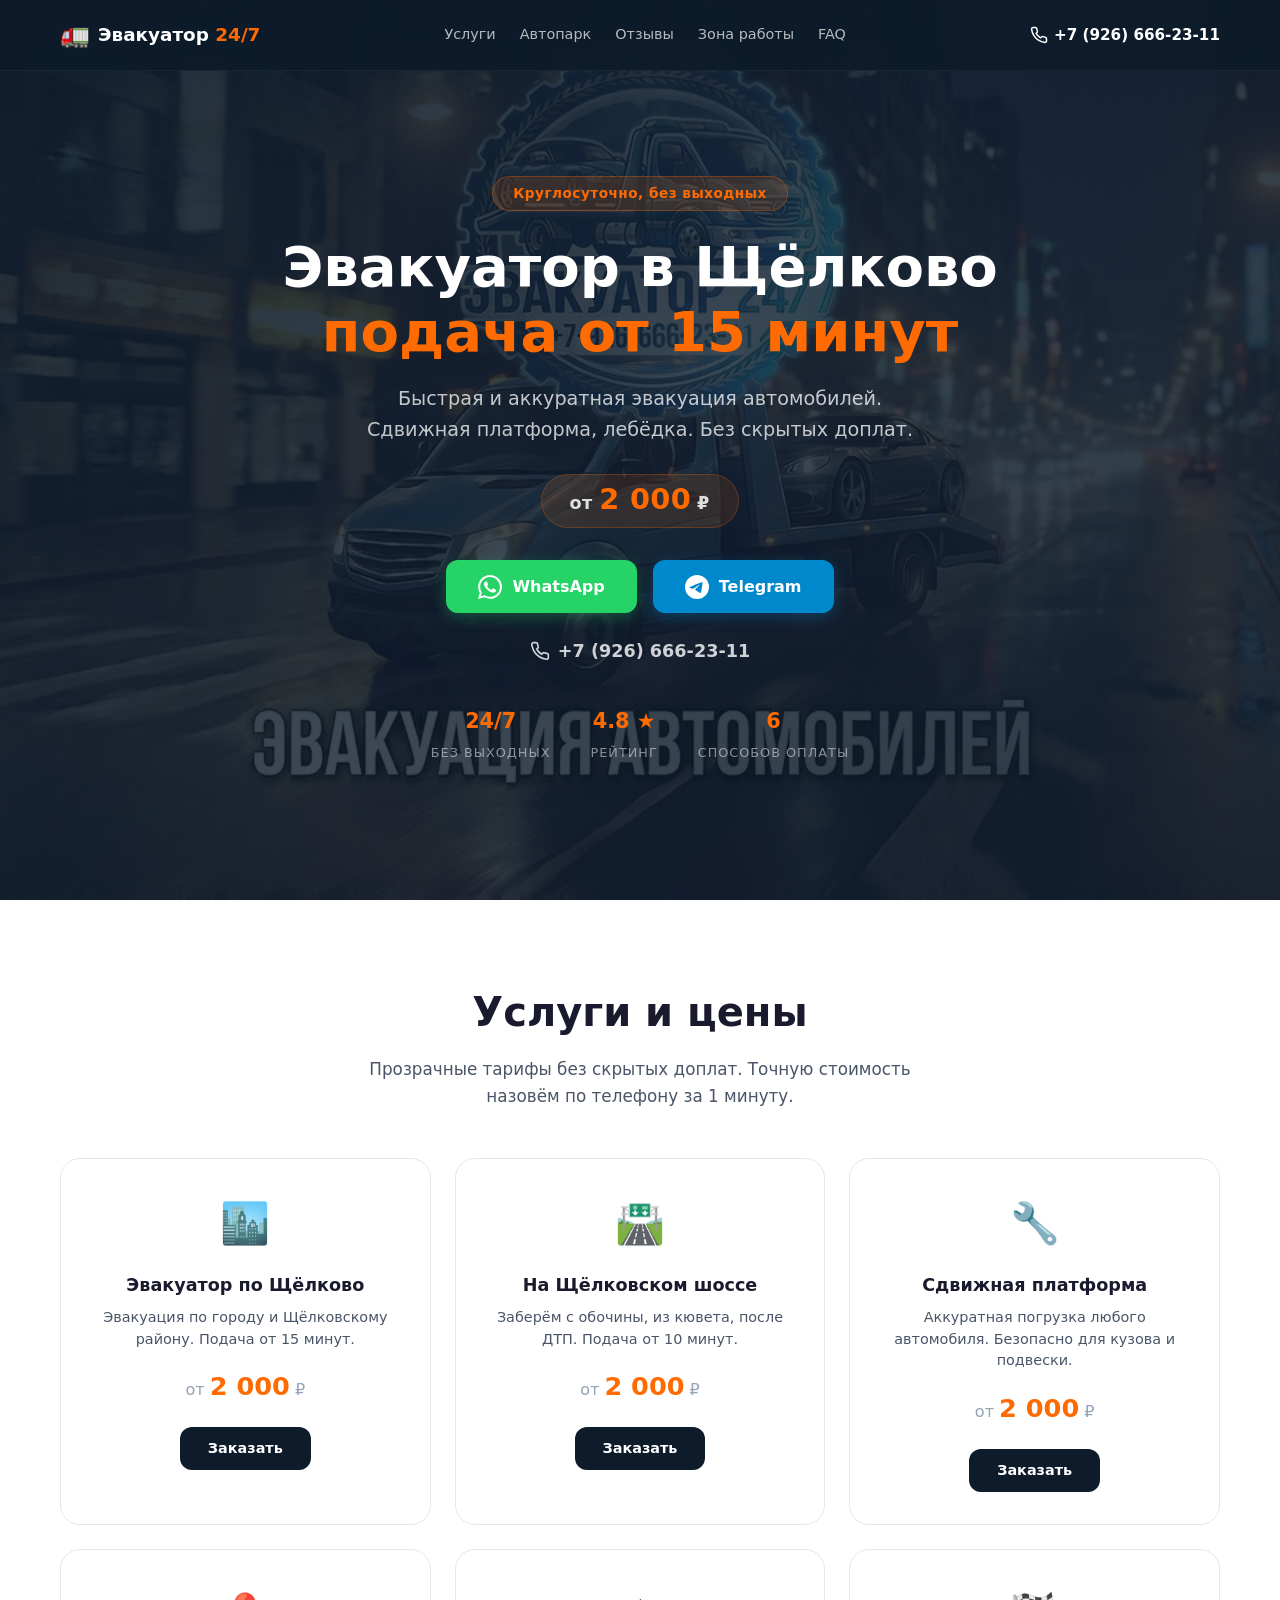
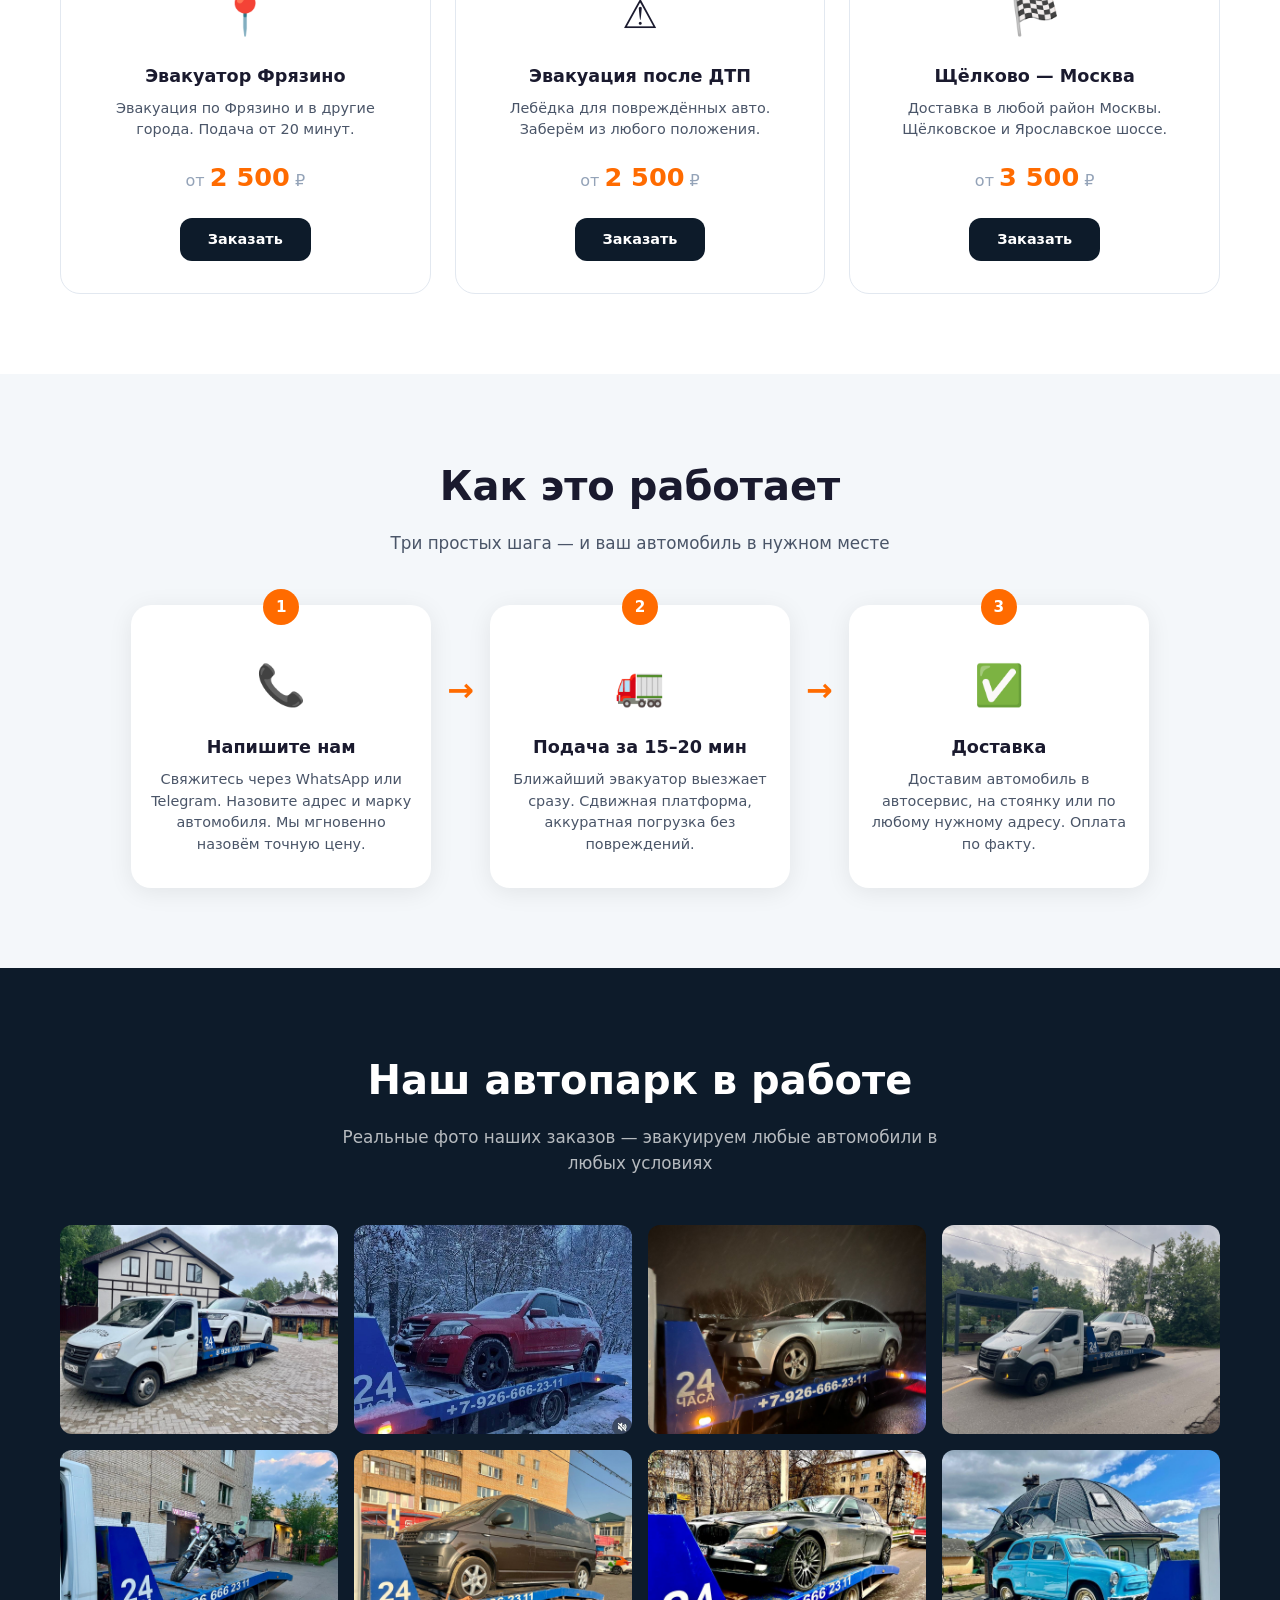
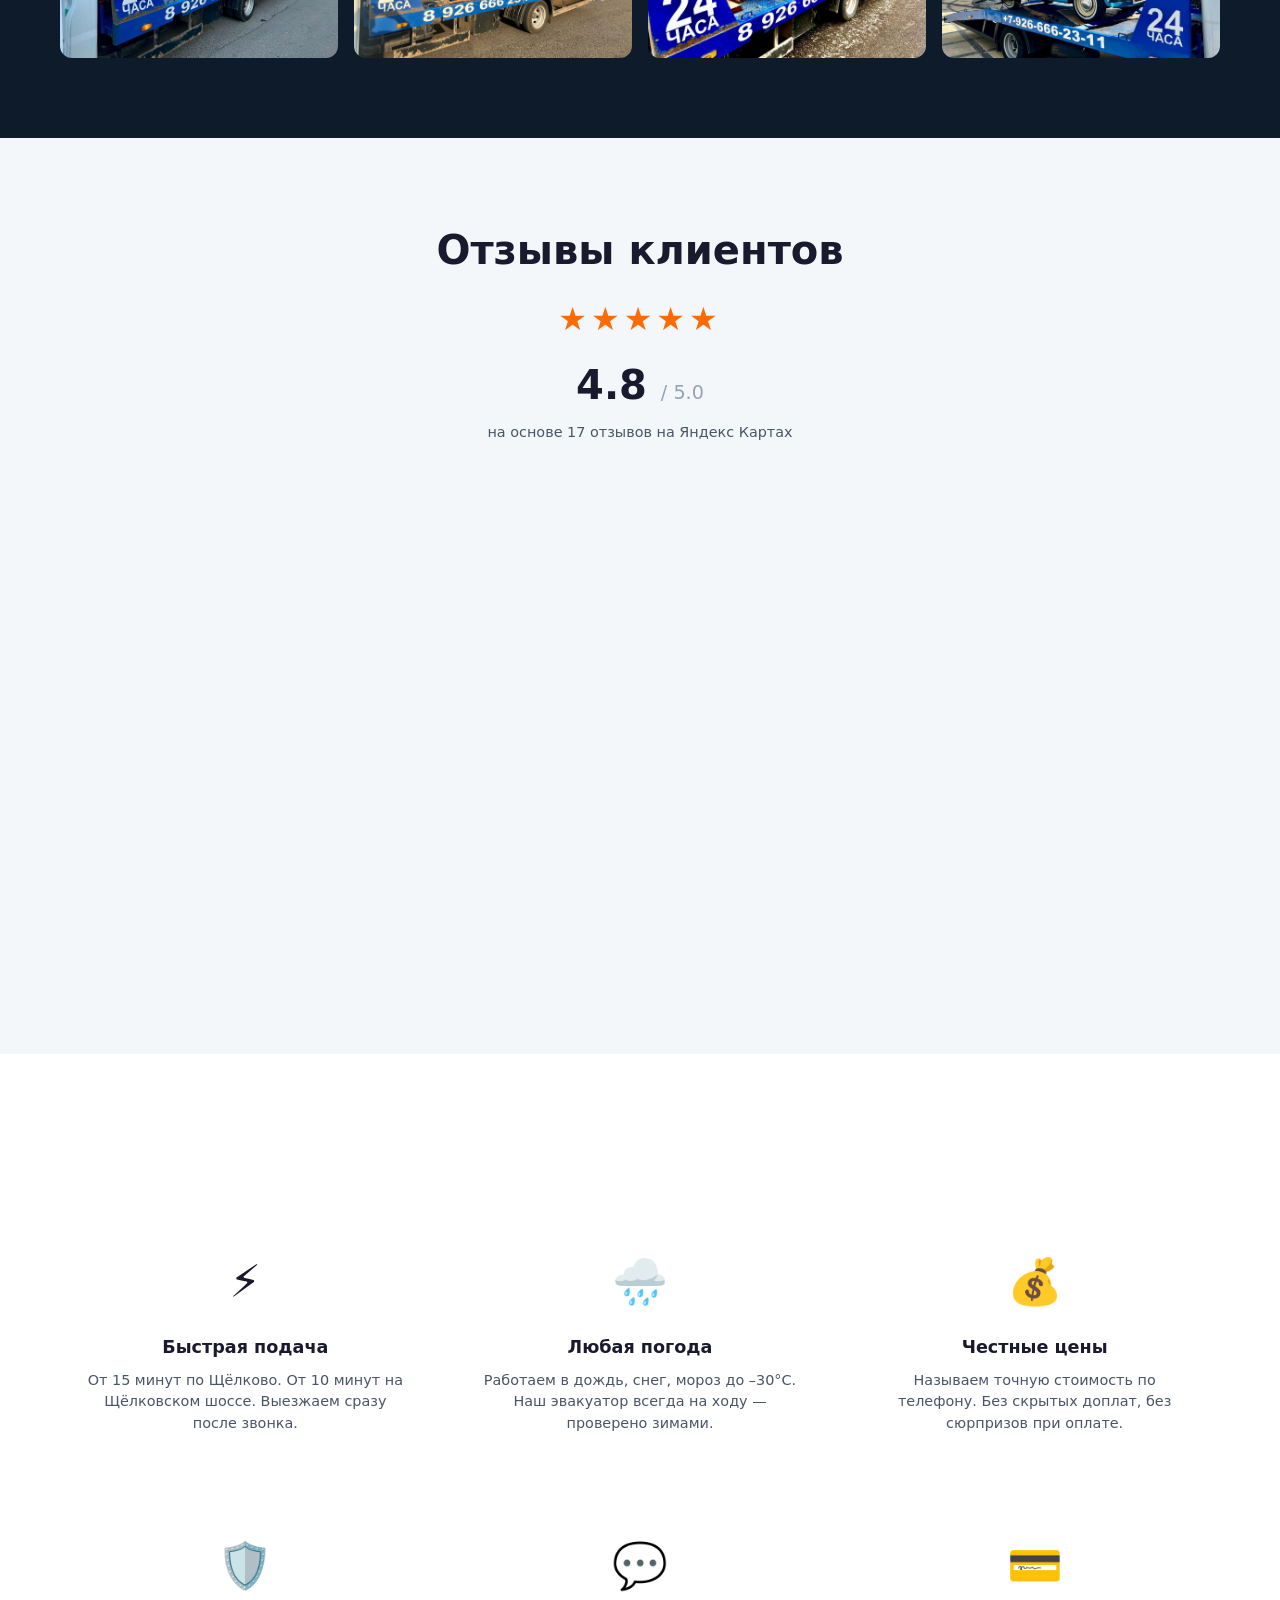
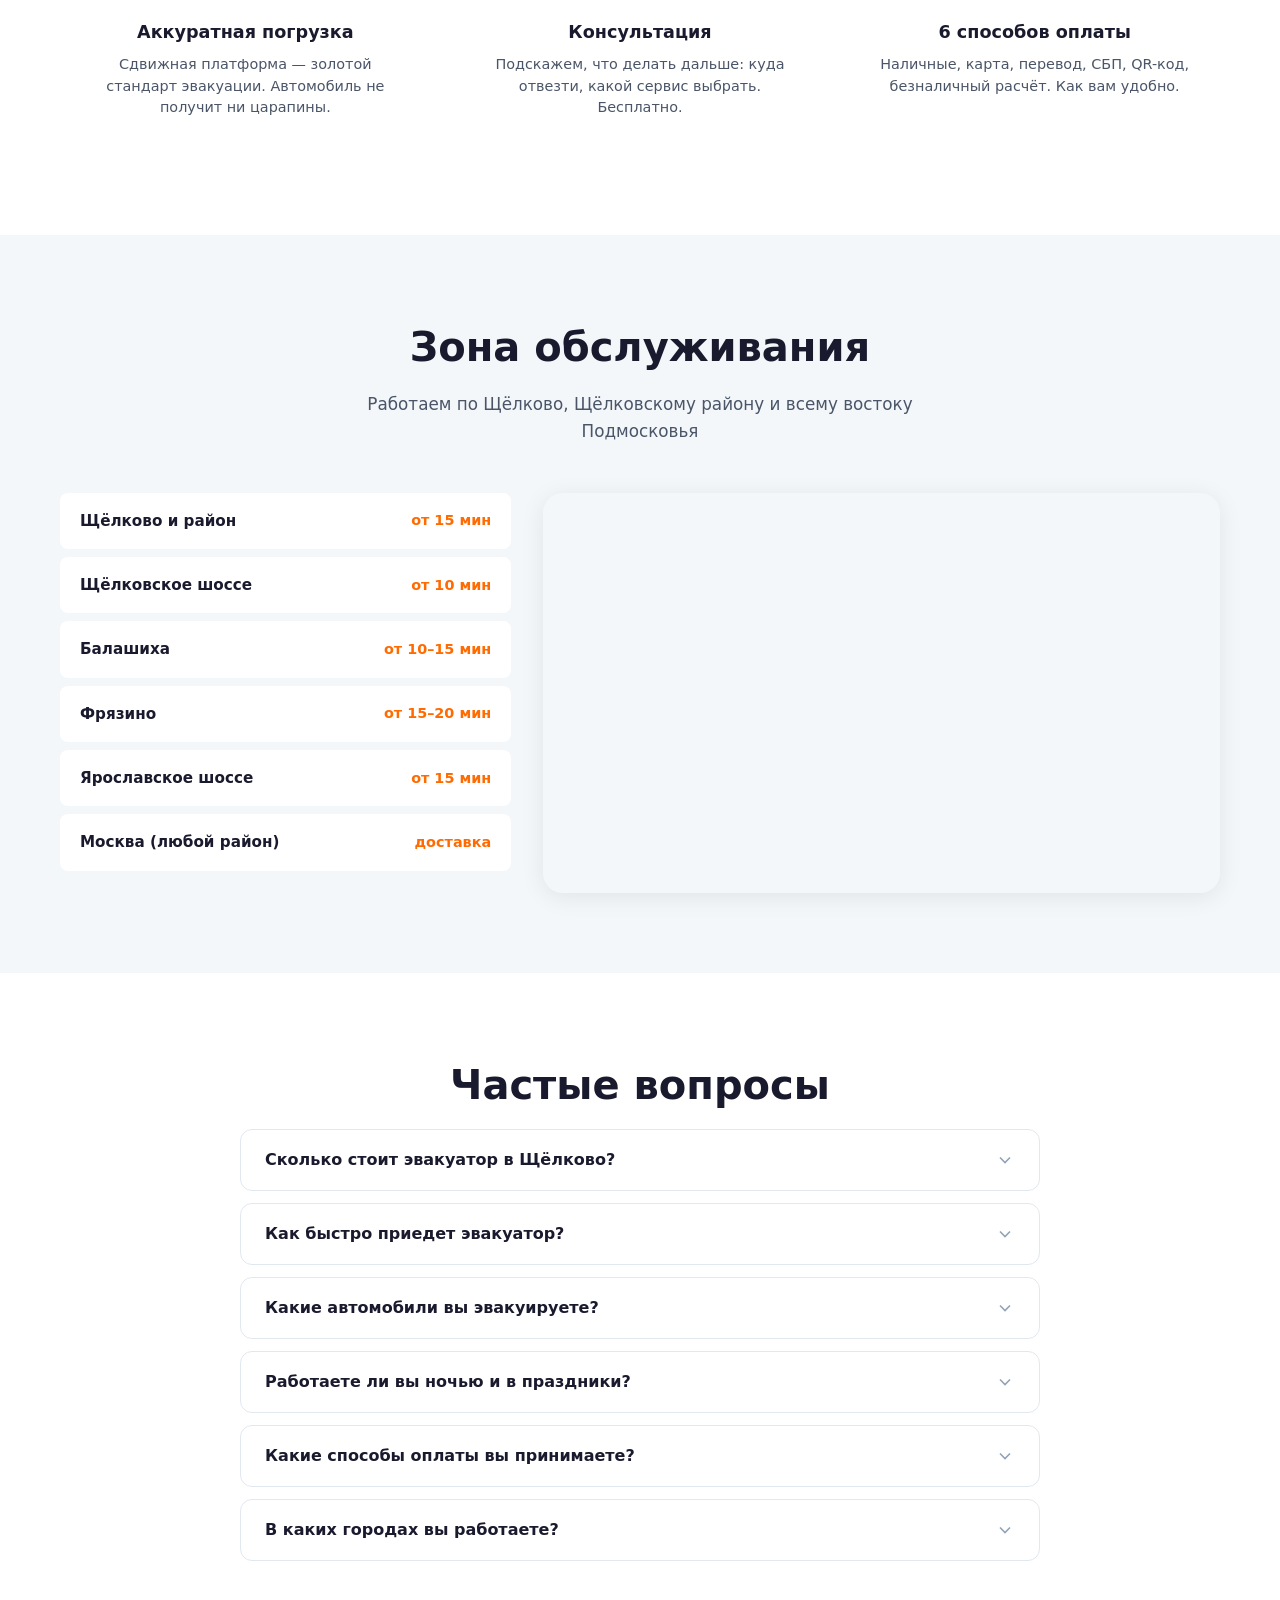
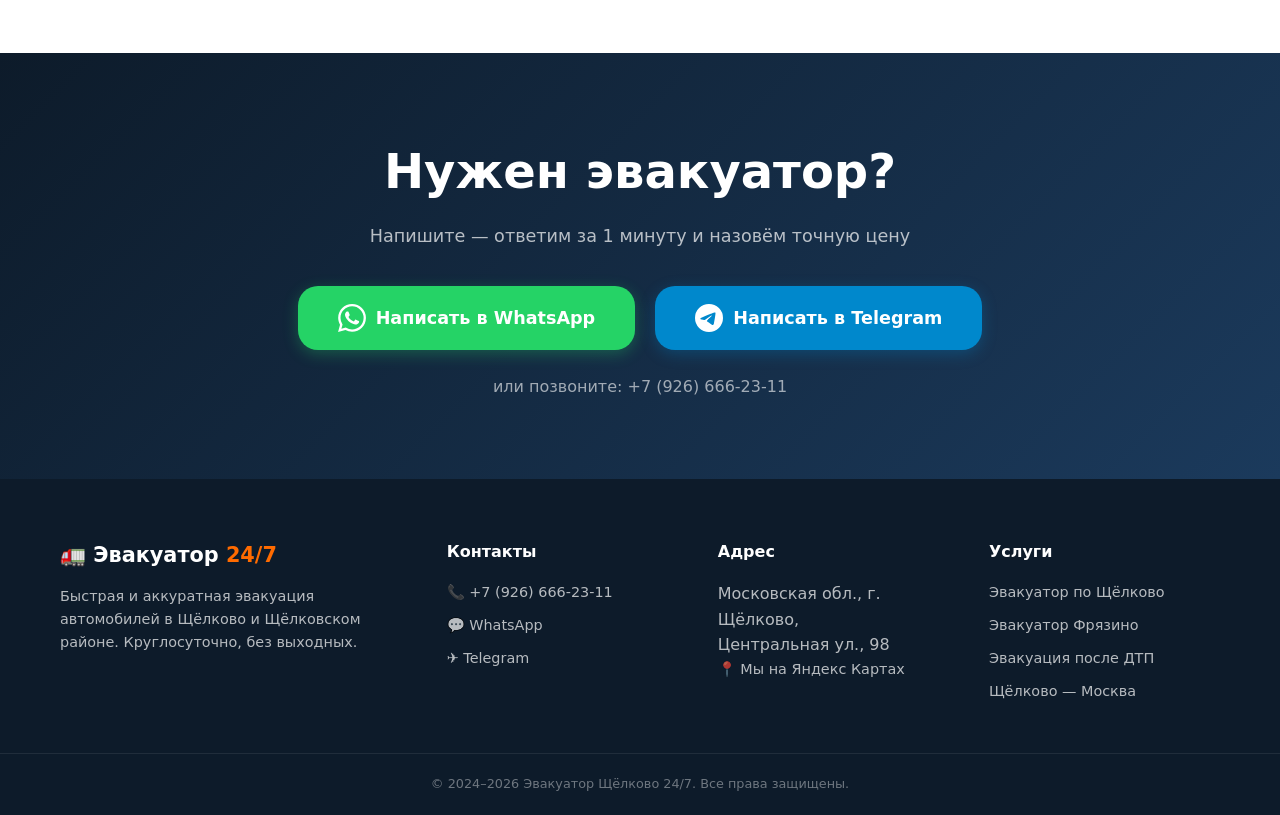
==== commit 4d247383: "Обновить стиль цены в hero и заменить имена в отзывах Цена оформлена в pill-badge с полупрозрачным ф" ====
--- a/site/index.html
+++ b/site/index.html
@@ -394,42 +394,42 @@
                 <div class="reviews__grid">
                     <div class="review-card reveal">
                         <div class="review-card__header">
-                            <div class="review-card__avatar">В</div>
+                            <div class="review-card__avatar">М</div>
                             <div>
-                                <div class="review-card__name">Vera M.</div>
+                                <div class="review-card__name">Михаил Д.</div>
                                 <div class="review-card__stars">★★★★★</div>
                             </div>
                         </div>
                         <p class="review-card__text">Приехал эвакуатор быстро, водитель приятный и спокойный, все объяснил, проконсультировал по каждому вопросу. Подсказал как дальше поступить, дал много полезных советов. Я в восторге, спасибо!</p>
-                    </div>
-
-                    <div class="review-card reveal">
-                        <div class="review-card__header">
-                            <div class="review-card__avatar">С</div>
-                            <div>
-                                <div class="review-card__name">Сергей Королёв</div>
-                                <div class="review-card__stars">★★★★★</div>
-                            </div>
-                        </div>
-                        <p class="review-card__text">Очень оперативно — в течении 5 минут прибыл на место. В условиях –20°C не пришлось долго ждать. За три минуты загрузил и доставил на место. Рекомендую!</p>
                     </div>
 
                     <div class="review-card reveal">
                         <div class="review-card__header">
                             <div class="review-card__avatar">А</div>
                             <div>
-                                <div class="review-card__name">Аноним</div>
+                                <div class="review-card__name">Андрей Волков</div>
                                 <div class="review-card__stars">★★★★★</div>
                             </div>
                         </div>
-                        <p class="review-card__text">Договорились, оперативно. Эвакуатор подъехал вовремя. Доставили машину в сервис без проблем. Никаких дополнительных доплат не было. Условиями доволен. Советую.</p>
+                        <p class="review-card__text">Очень оперативно — в течении 5 минут прибыл на место. В условиях –20°C не пришлось долго ждать. За три минуты загрузил и доставил на место. Рекомендую!</p>
                     </div>
 
                     <div class="review-card reveal">
                         <div class="review-card__header">
-                            <div class="review-card__avatar">А</div>
+                            <div class="review-card__avatar">Е</div>
                             <div>
-                                <div class="review-card__name">Арсен Акопов</div>
+                                <div class="review-card__name">Елена Кузнецова</div>
+                                <div class="review-card__stars">★★★★★</div>
+                            </div>
+                        </div>
+                        <p class="review-card__text">Договорились, оперативно. Эвакуатор подъехал вовремя. Доставили машину в сервис без проблем. Никаких дополнительных доплат не было. Условиями доволен. Советую.</p>
+                    </div>
+
+                    <div class="review-card reveal">
+                        <div class="review-card__header">
+                            <div class="review-card__avatar">Д</div>
+                            <div>
+                                <div class="review-card__name">Дмитрий Соколов</div>
                                 <div class="review-card__stars">★★★★★</div>
                             </div>
                         </div>
--- a/site/css/style.css
+++ b/site/css/style.css
@@ -300,15 +300,25 @@
 }
 
 .hero__price {
-    font-size: 1.2rem;
-    color: rgba(255,255,255,0.7);
+    display: inline-flex;
+    align-items: baseline;
+    gap: 6px;
+    font-size: 1.1rem;
+    font-weight: 600;
+    color: rgba(255,255,255,0.85);
     margin-bottom: 32px;
+    background: rgba(255, 107, 0, 0.12);
+    border: 1px solid rgba(255, 107, 0, 0.25);
+    padding: 10px 28px;
+    border-radius: 50px;
+    letter-spacing: 0.3px;
 }
 
 .hero__price-value {
-    font-size: 2.2rem;
+    font-size: 1.8rem;
     font-weight: 900;
     color: var(--accent);
+    line-height: 1;
 }
 
 .hero__buttons {
--- a/site/css/style.css
+++ b/site/css/style.css
@@ -300,15 +300,25 @@
 }
 
 .hero__price {
-    font-size: 1.2rem;
-    color: rgba(255,255,255,0.7);
+    display: inline-flex;
+    align-items: baseline;
+    gap: 6px;
+    font-size: 1.1rem;
+    font-weight: 600;
+    color: rgba(255,255,255,0.85);
     margin-bottom: 32px;
+    background: rgba(255, 107, 0, 0.12);
+    border: 1px solid rgba(255, 107, 0, 0.25);
+    padding: 10px 28px;
+    border-radius: 50px;
+    letter-spacing: 0.3px;
 }
 
 .hero__price-value {
-    font-size: 2.2rem;
+    font-size: 1.8rem;
     font-weight: 900;
     color: var(--accent);
+    line-height: 1;
 }
 
 .hero__buttons {
